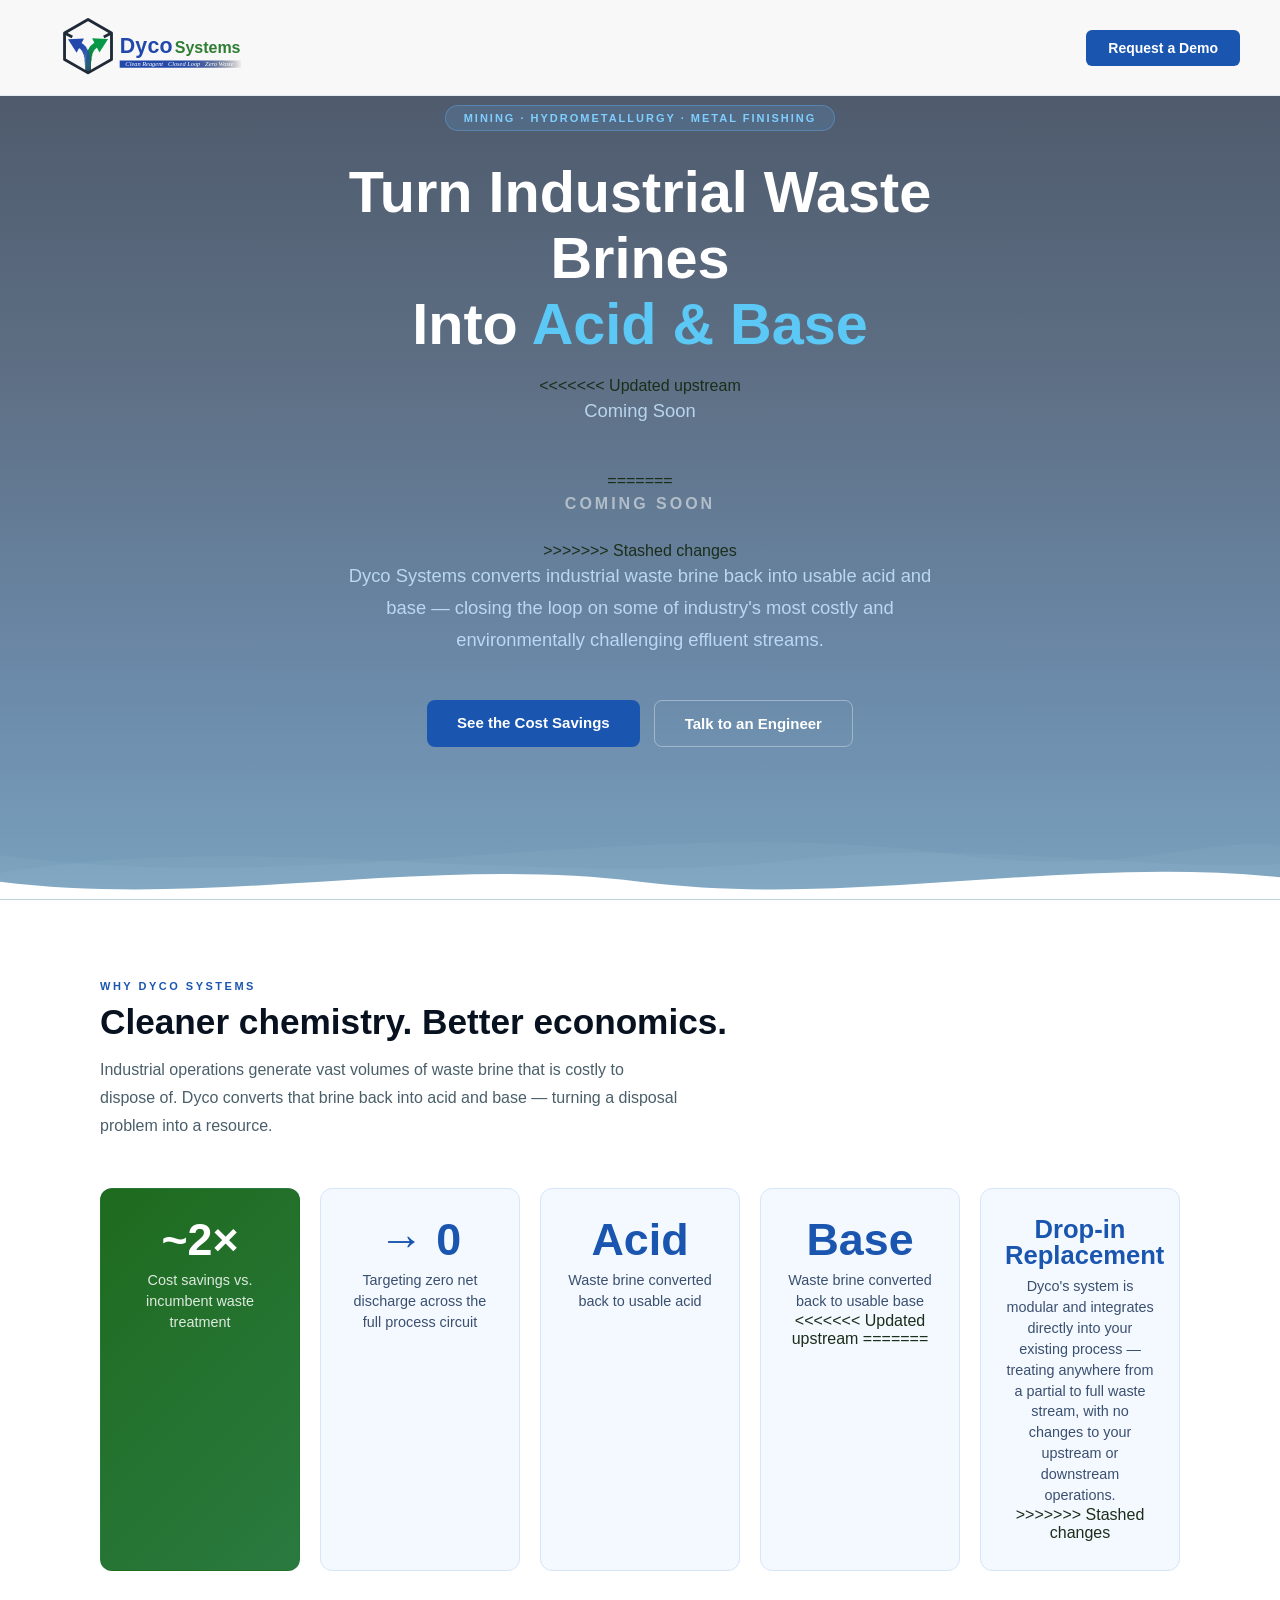
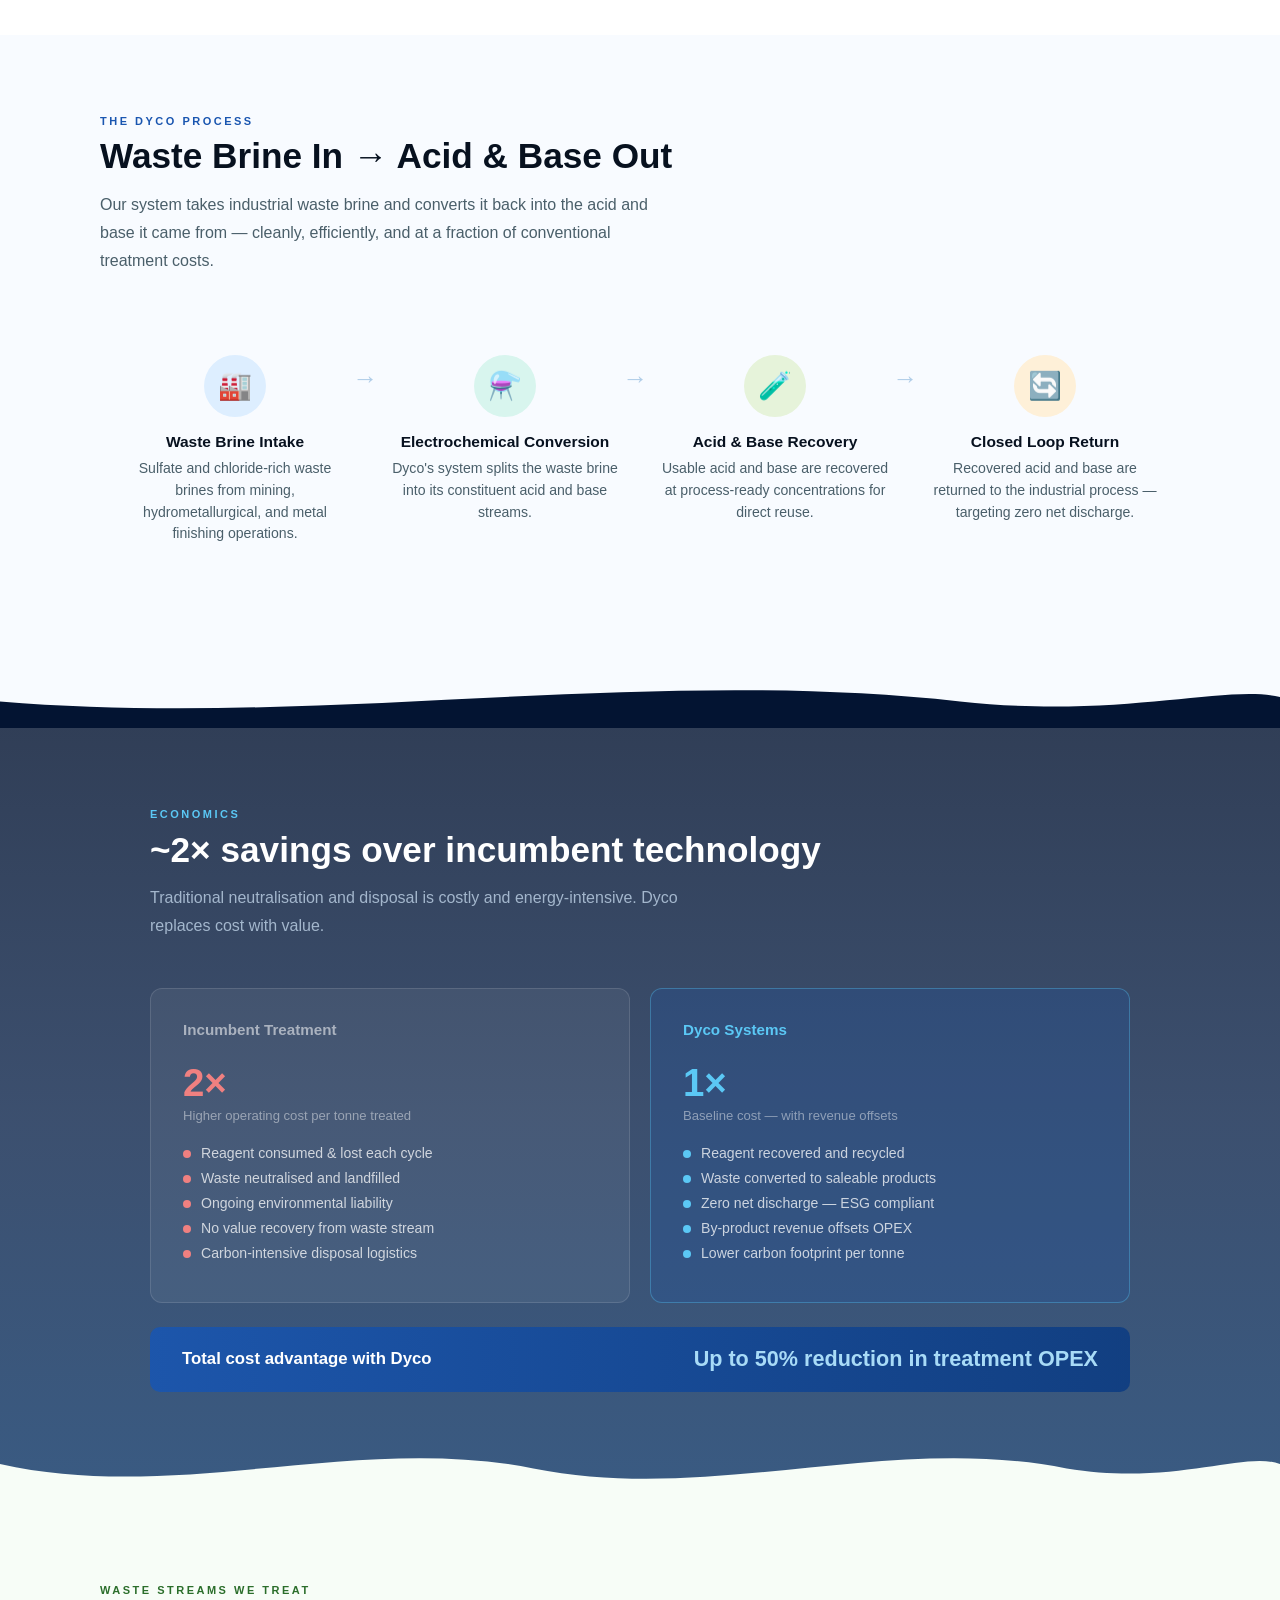
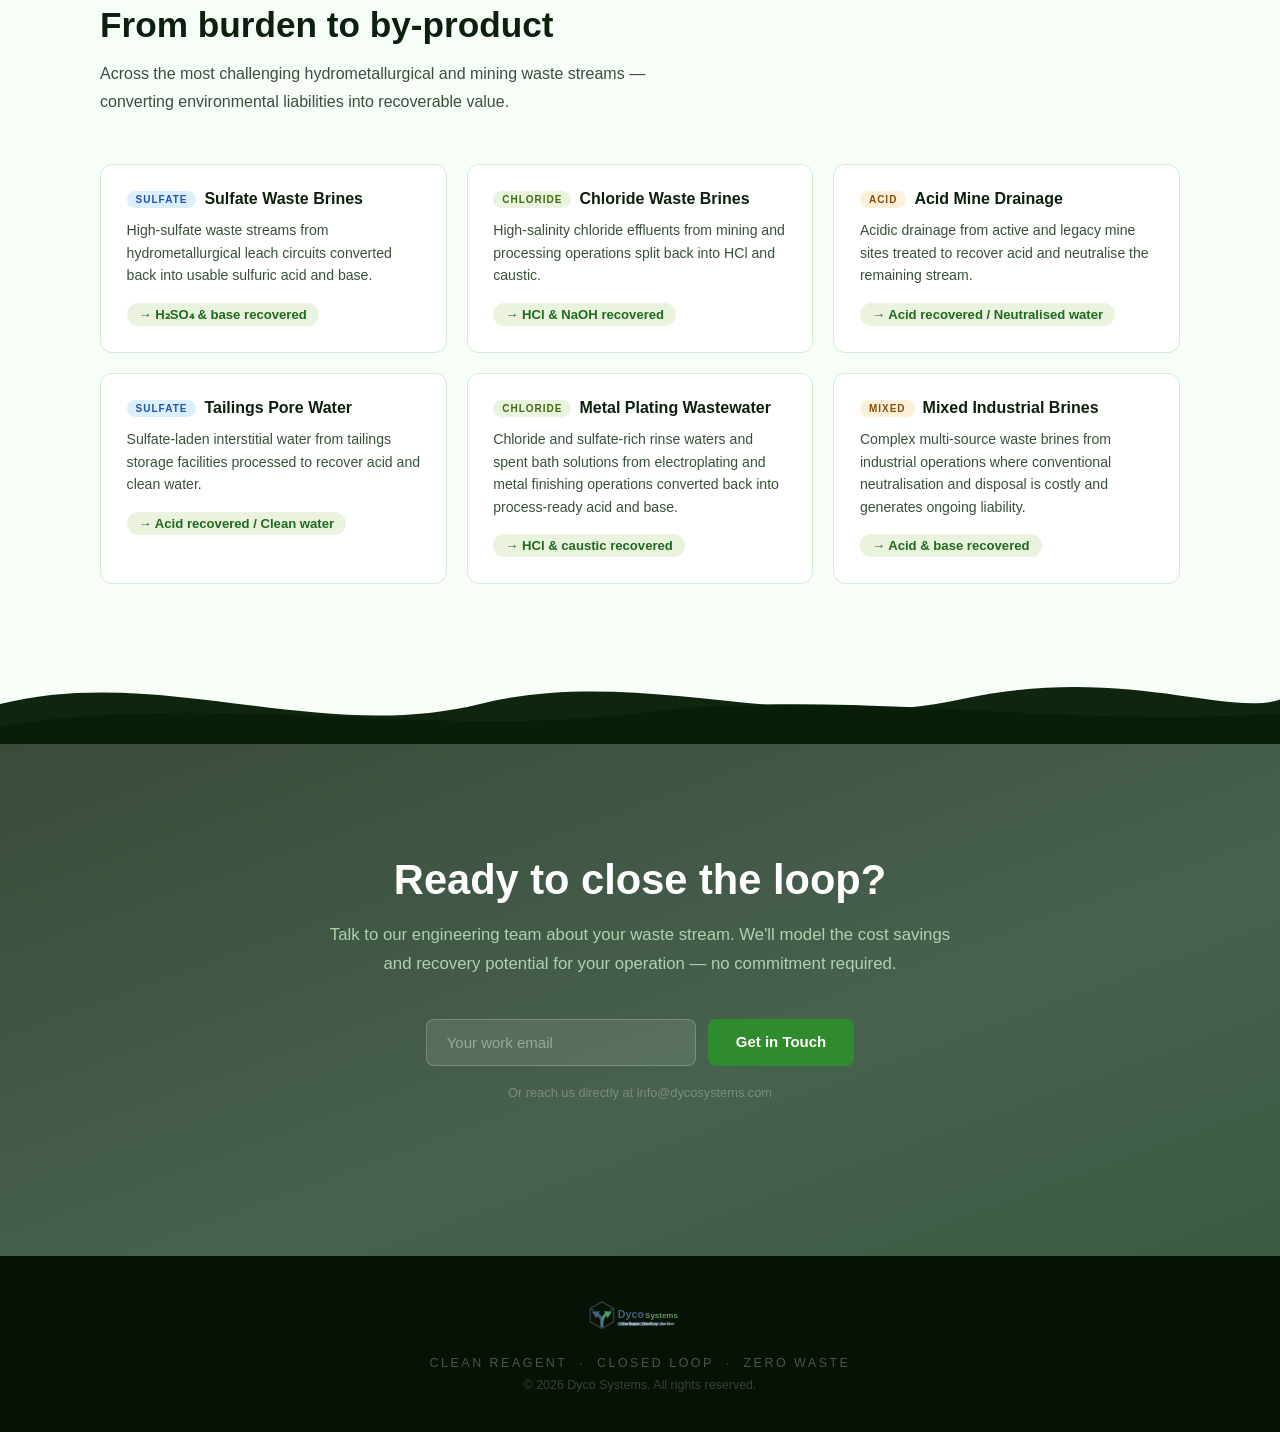
==== index.html @ 690b308c "Update index.html" ====
<!DOCTYPE html>
<html lang="en">
<head>
<meta charset="UTF-8">
<meta name="viewport" content="width=device-width, initial-scale=1.0">
<title>Dyco Systems — Clean Reagent. Closed Loop. Zero Waste.</title>
<style>
  * { margin: 0; padding: 0; box-sizing: border-box; }
  body { font-family: 'Segoe UI', Arial, sans-serif; color: #1a2e1a; background: #fff; overflow-x: hidden; }

  nav { position: fixed; top: 0; width: 100%; z-index: 100; background: rgba(255,255,255,0.96); backdrop-filter: blur(12px); border-bottom: 1px solid rgba(0,80,160,0.08); padding: 0 2.5rem; display: flex; align-items: center; justify-content: space-between; height: 96px; }
  .nav-logo img { height: 80px; width: auto; display: block; }
  .nav-cta { background: #1a56b0; color: #fff; border: none; padding: 10px 22px; border-radius: 6px; font-size: 14px; font-weight: 600; cursor: pointer; text-decoration: none; white-space: nowrap; }
  .nav-cta:hover { background: #12409a; }

  .vid-section { position: relative; overflow: hidden; }
  .vid-section video { position: absolute; inset: 0; width: 100%; height: 100%; object-fit: cover; z-index: 0; }
  .vid-overlay { position: absolute; inset: 0; z-index: 1; }
  .vid-content { position: relative; z-index: 2; }

  .hero { min-height: 100vh; display: flex; flex-direction: column; justify-content: center; align-items: center; text-align: center; padding: 80px 2rem 8rem; }
  .hero .vid-overlay { background: linear-gradient(180deg, rgba(4,18,42,0.72) 0%, rgba(6,32,64,0.65) 40%, rgba(8,58,110,0.60) 75%, rgba(10,84,136,0.55) 100%); }
  .hero-badge { display: inline-block; background: rgba(100,180,255,0.15); border: 1px solid rgba(100,180,255,0.35); color: #7ecfff; font-size: 11px; font-weight: 700; letter-spacing: 2px; text-transform: uppercase; padding: 6px 18px; border-radius: 20px; margin-bottom: 1.75rem; }
  .hero h1 { font-size: clamp(2rem, 5vw, 3.6rem); font-weight: 700; color: #fff; line-height: 1.15; margin-bottom: 1.25rem; }
  .hero h1 em { font-style: normal; color: #5bc8f5; }
  .hero p { font-size: clamp(1rem, 2vw, 1.15rem); color: rgba(200,230,255,0.85); max-width: 620px; margin: 0 auto 2.75rem; line-height: 1.75; }
  .hero-btns { display: flex; gap: 14px; justify-content: center; flex-wrap: wrap; }
  .btn-blue { background: #1a56b0; color: #fff; padding: 14px 30px; border-radius: 8px; font-size: 15px; font-weight: 600; text-decoration: none; border: none; cursor: pointer; display: inline-block; }
  .btn-blue:hover { background: #12409a; }
  .btn-ghost { background: transparent; color: #fff; padding: 14px 30px; border-radius: 8px; font-size: 15px; font-weight: 600; text-decoration: none; border: 1.5px solid rgba(255,255,255,0.35); cursor: pointer; display: inline-block; }
  .btn-ghost:hover { background: rgba(255,255,255,0.08); }
  .wave-stack { position: absolute; bottom: 0; left: 0; width: 100%; line-height: 0; z-index: 3; }

  .stats { background: #fff; padding: 5rem 2rem 4rem; }
  .stats-inner { max-width: 1080px; margin: 0 auto; }
  .section-label { font-size: 11px; font-weight: 700; letter-spacing: 2.5px; text-transform: uppercase; color: #1a56b0; margin-bottom: 0.6rem; }
  .section-title { font-size: clamp(1.5rem, 3vw, 2.2rem); font-weight: 700; color: #07111f; margin-bottom: 0.9rem; }
  .section-sub { font-size: 1rem; color: #4a5f6a; max-width: 580px; margin-bottom: 3rem; line-height: 1.75; }
  .stat-cards { display: grid; grid-template-columns: repeat(auto-fit, minmax(200px, 1fr)); gap: 20px; }
  .stat-card { background: #f4f8ff; border: 1px solid #d6e6f8; border-radius: 12px; padding: 1.75rem 1.5rem; text-align: center; }
  .stat-number { font-size: 2.8rem; font-weight: 800; color: #1a56b0; line-height: 1; margin-bottom: 0.5rem; }
  .stat-label { font-size: 0.9rem; color: #3a5070; line-height: 1.45; }
  .stat-card.green-card { background: linear-gradient(135deg, #1e6b1e, #2a7a40); border-color: transparent; }
  .stat-card.green-card .stat-number { color: #fff; }
  .stat-card.green-card .stat-label { color: rgba(255,255,255,0.85); }

  .how { padding: 5rem 2rem; background: #f8fbff; }
  .how-inner { max-width: 1080px; margin: 0 auto; }
  .process { display: grid; grid-template-columns: repeat(auto-fit, minmax(210px, 1fr)); margin-top: 3rem; position: relative; }
  .process-step { text-align: center; padding: 2rem 1.25rem; position: relative; }
  .process-step:not(:last-child)::after { content: '→'; position: absolute; right: -8px; top: 2.6rem; font-size: 1.6rem; color: #b0cde8; z-index: 1; }
  .step-icon { width: 62px; height: 62px; border-radius: 50%; display: flex; align-items: center; justify-content: center; margin: 0 auto 1rem; font-size: 1.7rem; }
  .si-blue { background: #ddeeff; }
  .si-teal { background: #d8f5ee; }
  .si-green { background: #e6f3da; }
  .si-amber { background: #fef0d8; }
  .process-step h3 { font-size: 0.97rem; font-weight: 700; color: #07111f; margin-bottom: 0.45rem; }
  .process-step p { font-size: 0.88rem; color: #4a5f6a; line-height: 1.55; }

  .cost { padding: 5rem 2rem 7rem; color: #fff; }
  .cost .vid-overlay { background: linear-gradient(180deg, rgba(3,20,50,0.82) 0%, rgba(5,30,70,0.78) 50%, rgba(8,50,100,0.80) 100%); }
  .cost-inner { max-width: 980px; margin: 0 auto; }
  .cost .section-label { color: #5bc8f5; }
  .cost .section-title { color: #fff; }
  .cost .section-sub { color: rgba(200,220,240,0.75); }
  .compare-grid { display: grid; grid-template-columns: 1fr 1fr; gap: 20px; margin-top: 2.5rem; }
  .compare-card { border-radius: 12px; padding: 2rem; }
  .compare-card.incumbent { background: rgba(255,255,255,0.06); border: 1px solid rgba(255,255,255,0.12); }
  .compare-card.dyco { background: rgba(26,86,176,0.22); border: 1px solid rgba(91,200,245,0.35); }
  .compare-card h3 { font-size: 0.95rem; font-weight: 700; margin-bottom: 1.4rem; }
  .compare-card.incumbent h3 { color: rgba(255,255,255,0.55); }
  .compare-card.dyco h3 { color: #5bc8f5; }
  .compare-price { font-size: 2.4rem; font-weight: 800; margin-bottom: 0.2rem; }
  .compare-card.incumbent .compare-price { color: #f08080; }
  .compare-card.dyco .compare-price { color: #5bc8f5; }
  .compare-sub { font-size: 0.82rem; color: rgba(255,255,255,0.45); margin-bottom: 1.4rem; }
  .compare-item { display: flex; align-items: flex-start; gap: 10px; margin-bottom: 9px; font-size: 0.88rem; color: rgba(255,255,255,0.75); }
  .dot { width: 8px; height: 8px; border-radius: 50%; flex-shrink: 0; margin-top: 5px; }
  .dot.r { background: #f08080; }
  .dot.b { background: #5bc8f5; }
  .savings-banner { background: linear-gradient(90deg, rgba(26,86,176,0.9), rgba(14,61,130,0.9)); border-radius: 10px; padding: 1.2rem 2rem; margin-top: 1.5rem; display: flex; align-items: center; justify-content: space-between; flex-wrap: wrap; gap: 1rem; backdrop-filter: blur(4px); }
  .savings-banner span { font-size: 1.05rem; font-weight: 600; color: #fff; }
  .savings-banner strong { font-size: 1.35rem; color: #a8dbf7; }

  .waste { padding: 5rem 2rem; background: #f7fdf7; }
  .waste-inner { max-width: 1080px; margin: 0 auto; }
  .waste .section-label { color: #2B6E2B; }
  .waste .section-title { color: #0d1f0d; }
  .waste-grid { display: grid; grid-template-columns: repeat(auto-fit, minmax(275px, 1fr)); gap: 20px; margin-top: 3rem; }
  .waste-card { background: #fff; border-radius: 12px; border: 1px solid #d4ebd4; padding: 1.6rem; }
  .waste-card h3 { font-size: 1rem; font-weight: 700; color: #0d1f0d; margin-bottom: 0.7rem; display: flex; align-items: center; gap: 8px; flex-wrap: wrap; }
  .tag { font-size: 10px; font-weight: 700; letter-spacing: 1px; text-transform: uppercase; padding: 3px 9px; border-radius: 10px; }
  .tag.s { background: #ddeeff; color: #1a56b0; }
  .tag.c { background: #eaf3de; color: #3b6d11; }
  .tag.a { background: #fef0d8; color: #854f0b; }
  .waste-card p { font-size: 0.88rem; color: #3a503a; line-height: 1.6; margin-bottom: 1rem; }
  .product { font-size: 0.82rem; font-weight: 600; color: #1e6b1e; background: #eaf3de; display: inline-block; padding: 4px 12px; border-radius: 16px; }

  .cta { padding: 7rem 2rem; text-align: center; color: #fff; }
  .cta .vid-overlay { background: linear-gradient(160deg, rgba(8,30,8,0.80) 0%, rgba(10,45,20,0.75) 60%, rgba(8,50,20,0.80) 100%); }
  .cta-inner { max-width: 640px; margin: 0 auto; }
  .cta h2 { font-size: clamp(1.8rem, 4vw, 2.6rem); font-weight: 700; color: #fff; margin-bottom: 1rem; }
  .cta p { font-size: 1.05rem; color: rgba(200,240,200,0.80); margin-bottom: 2.5rem; line-height: 1.75; }
  .cta-form { display: flex; gap: 12px; justify-content: center; flex-wrap: wrap; }
  .cta-input { padding: 14px 20px; border-radius: 8px; border: 1px solid rgba(255,255,255,0.2); background: rgba(255,255,255,0.10); color: #fff; font-size: 15px; width: 270px; outline: none; }
  .cta-input::placeholder { color: rgba(255,255,255,0.40); }
  .cta-input:focus { border-color: #6dd96d; background: rgba(255,255,255,0.15); }
  .btn-green { background: #2e8b2e; color: #fff; padding: 14px 28px; border-radius: 8px; font-size: 15px; font-weight: 600; text-decoration: none; display: inline-block; }
  .btn-green:hover { background: #226622; }

  footer { background: #061206; padding: 2.5rem 2rem; text-align: center; }
  .footer-logo img { height: 40px; width: auto; opacity: 0.65; margin-bottom: 1rem; filter: brightness(2) saturate(0.5); }
  .footer-tagline { font-size: 0.78rem; letter-spacing: 2.5px; color: rgba(255,255,255,0.28); text-transform: uppercase; }
  .footer-copy { font-size: 0.78rem; color: rgba(255,255,255,0.2); margin-top: 0.5rem; }

  @media (max-width: 600px) {
    .compare-grid { grid-template-columns: 1fr; }
    .process-step:not(:last-child)::after { display: none; }
    .savings-banner { text-align: center; justify-content: center; }
    nav { padding: 0 1.25rem; }
    .nav-logo img { height: 56px; }
  }
</style>
</head>
<body>

<nav>
  <div class="nav-logo">
    <img src="DycoSystems_logo.svg" alt="Dyco Systems">
  </div>
  <a href="#contact" class="nav-cta">Request a Demo</a>
</nav>

<!-- HERO — aerial mine -->
<section class="hero vid-section">
  <video autoplay muted loop playsinline>
    <source src="video-mine.mp4" type="video/mp4">
  </video>
  <div class="vid-overlay"></div>
  <div class="vid-content" style="max-width:800px;text-align:center;padding:0 1rem;">
    <div class="hero-badge">Mining · Hydrometallurgy · Metal Finishing</div>
    <h1>Turn Industrial Waste Brines<br>Into <em>Acid &amp; Base</em></h1>
<<<<<<< Updated upstream
    <p style="...">Coming Soon</p>
=======
    <p style="font-size:1rem;font-weight:700;letter-spacing:3px;text-transform:uppercase;color:rgba(255,255,255,0.5);margin-bottom:1.5rem;">Coming Soon</p>
>>>>>>> Stashed changes
    <p>Dyco Systems converts industrial waste brine back into usable acid and base — closing the loop on some of industry's most costly and environmentally challenging effluent streams.</p>
    <div class="hero-btns">
      <a href="#cost" class="btn-blue">See the Cost Savings</a>
      <a href="#contact" class="btn-ghost">Talk to an Engineer</a>
    </div>
  </div>
  <div class="wave-stack">
    <svg viewBox="0 0 1440 130" xmlns="http://www.w3.org/2000/svg" preserveAspectRatio="none" style="width:100%;display:block;">
      <path fill="rgba(255,255,255,0.04)" d="M0,80 C360,130 720,30 1080,80 C1260,105 1380,55 1440,70 L1440,130 L0,130Z"/>
      <path fill="rgba(255,255,255,0.04)" d="M0,100 C300,50 600,120 900,85 C1100,62 1300,100 1440,90 L1440,130 L0,130Z"/>
      <path fill="#ffffff" d="M0,110 C240,140 480,80 720,110 C960,140 1200,80 1440,105 L1440,130 L0,130Z"/>
    </svg>
  </div>
</section>

<!-- STATS -->
<section class="stats" id="stats">
  <div class="stats-inner">
    <div class="section-label">Why Dyco Systems</div>
    <h2 class="section-title">Cleaner chemistry. Better economics.</h2>
    <p class="section-sub">Industrial operations generate vast volumes of waste brine that is costly to dispose of. Dyco converts that brine back into acid and base — turning a disposal problem into a resource.</p>
    <div class="stat-cards">
      <div class="stat-card green-card">
        <div class="stat-number">~2×</div>
        <div class="stat-label">Cost savings vs. incumbent waste treatment</div>
      </div>
      <div class="stat-card">
        <div class="stat-number">→ 0</div>
        <div class="stat-label">Targeting zero net discharge across the full process circuit</div>
      </div>
      <div class="stat-card">
        <div class="stat-number">Acid</div>
        <div class="stat-label">Waste brine converted back to usable acid</div>
      </div>
      <div class="stat-card">
        <div class="stat-number">Base</div>
        <div class="stat-label">Waste brine converted back to usable base</div>
<<<<<<< Updated upstream
=======
      </div>
      <div class="stat-card">
        <div class="stat-number" style="font-size:1.6rem;">Drop-in Replacement</div>
        <div class="stat-label">Dyco's system is modular and integrates directly into your existing process — treating anywhere from a partial to full waste stream, with no changes to your upstream or downstream operations.</div>
>>>>>>> Stashed changes
      </div>
    </div>
  </div>
</section>

<!-- PROCESS -->
<section class="how" id="process">
  <div class="how-inner">
    <div class="section-label">The Dyco Process</div>
    <h2 class="section-title">Waste Brine In → Acid &amp; Base Out</h2>
    <p class="section-sub">Our system takes industrial waste brine and converts it back into the acid and base it came from — cleanly, efficiently, and at a fraction of conventional treatment costs.</p>
    <div class="process">
      <div class="process-step">
        <div class="step-icon si-blue">🏭</div>
        <h3>Waste Brine Intake</h3>
        <p>Sulfate and chloride-rich waste brines from mining, hydrometallurgical, and metal finishing operations.</p>
      </div>
      <div class="process-step">
        <div class="step-icon si-teal">⚗️</div>
        <h3>Electrochemical Conversion</h3>
        <p>Dyco's system splits the waste brine into its constituent acid and base streams.</p>
      </div>
      <div class="process-step">
        <div class="step-icon si-green">🧪</div>
        <h3>Acid &amp; Base Recovery</h3>
        <p>Usable acid and base are recovered at process-ready concentrations for direct reuse.</p>
      </div>
      <div class="process-step">
        <div class="step-icon si-amber">🔄</div>
        <h3>Closed Loop Return</h3>
        <p>Recovered acid and base are returned to the industrial process — targeting zero net discharge.</p>
      </div>
    </div>
  </div>
</section>

<!-- wave white → ocean -->
<div style="background:#f8fbff;line-height:0;">
  <svg viewBox="0 0 1440 80" xmlns="http://www.w3.org/2000/svg" preserveAspectRatio="none" style="width:100%;display:block;">
    <path fill="rgba(3,20,50,1)" d="M0,50 C360,80 720,10 1080,50 C1260,70 1380,30 1440,45 L1440,80 L0,80Z"/>
  </svg>
</div>

<!-- COST — ocean video -->
<section class="cost vid-section" id="cost">
  <video autoplay muted loop playsinline>
    <source src="video-ocean.mp4" type="video/mp4">
  </video>
  <div class="vid-overlay"></div>
  <div class="vid-content cost-inner">
    <div class="section-label">Economics</div>
    <h2 class="section-title">~2× savings over incumbent technology</h2>
    <p class="section-sub">Traditional neutralisation and disposal is costly and energy-intensive. Dyco replaces cost with value.</p>
    <div class="compare-grid">
      <div class="compare-card incumbent">
        <h3>Incumbent Treatment</h3>
        <div class="compare-price">2×</div>
        <div class="compare-sub">Higher operating cost per tonne treated</div>
        <div class="compare-item"><span class="dot r"></span>Reagent consumed &amp; lost each cycle</div>
        <div class="compare-item"><span class="dot r"></span>Waste neutralised and landfilled</div>
        <div class="compare-item"><span class="dot r"></span>Ongoing environmental liability</div>
        <div class="compare-item"><span class="dot r"></span>No value recovery from waste stream</div>
        <div class="compare-item"><span class="dot r"></span>Carbon-intensive disposal logistics</div>
      </div>
      <div class="compare-card dyco">
        <h3>Dyco Systems</h3>
        <div class="compare-price">1×</div>
        <div class="compare-sub">Baseline cost — with revenue offsets</div>
        <div class="compare-item"><span class="dot b"></span>Reagent recovered and recycled</div>
        <div class="compare-item"><span class="dot b"></span>Waste converted to saleable products</div>
        <div class="compare-item"><span class="dot b"></span>Zero net discharge — ESG compliant</div>
        <div class="compare-item"><span class="dot b"></span>By-product revenue offsets OPEX</div>
        <div class="compare-item"><span class="dot b"></span>Lower carbon footprint per tonne</div>
      </div>
    </div>
    <div class="savings-banner">
      <span>Total cost advantage with Dyco</span>
      <strong>Up to 50% reduction in treatment OPEX</strong>
    </div>
  </div>
  <!-- wave ocean → light green -->
  <div style="position:absolute;bottom:0;left:0;width:100%;line-height:0;z-index:3;">
    <svg viewBox="0 0 1440 90" xmlns="http://www.w3.org/2000/svg" preserveAspectRatio="none" style="width:100%;display:block;">
      <path fill="#f7fdf7" d="M0,45 C200,90 400,10 600,50 C800,90 1000,10 1200,50 C1320,70 1400,30 1440,45 L1440,90 L0,90Z"/>
    </svg>
  </div>
</section>

<!-- WASTE STREAMS -->
<section class="waste" id="streams">
  <div class="waste-inner">
    <div class="section-label">Waste Streams We Treat</div>
    <h2 class="section-title">From burden to by-product</h2>
    <p class="section-sub" style="color:#3a503a;">Across the most challenging hydrometallurgical and mining waste streams — converting environmental liabilities into recoverable value.</p>
    <div class="waste-grid">
      <div class="waste-card">
        <h3><span class="tag s">Sulfate</span> Sulfate Waste Brines</h3>
        <p>High-sulfate waste streams from hydrometallurgical leach circuits converted back into usable sulfuric acid and base.</p>
        <span class="product">→ H₂SO₄ &amp; base recovered</span>
      </div>
      <div class="waste-card">
        <h3><span class="tag c">Chloride</span> Chloride Waste Brines</h3>
        <p>High-salinity chloride effluents from mining and processing operations split back into HCl and caustic.</p>
        <span class="product">→ HCl &amp; NaOH recovered</span>
      </div>
      <div class="waste-card">
        <h3><span class="tag a">Acid</span> Acid Mine Drainage</h3>
        <p>Acidic drainage from active and legacy mine sites treated to recover acid and neutralise the remaining stream.</p>
        <span class="product">→ Acid recovered / Neutralised water</span>
      </div>
      <div class="waste-card">
        <h3><span class="tag s">Sulfate</span> Tailings Pore Water</h3>
        <p>Sulfate-laden interstitial water from tailings storage facilities processed to recover acid and clean water.</p>
        <span class="product">→ Acid recovered / Clean water</span>
      </div>
      <div class="waste-card">
        <h3><span class="tag c">Chloride</span> Metal Plating Wastewater</h3>
        <p>Chloride and sulfate-rich rinse waters and spent bath solutions from electroplating and metal finishing operations converted back into process-ready acid and base.</p>
        <span class="product">→ HCl &amp; caustic recovered</span>
      </div>
      <div class="waste-card">
        <h3><span class="tag a">Mixed</span> Mixed Industrial Brines</h3>
        <p>Complex multi-source waste brines from industrial operations where conventional neutralisation and disposal is costly and generates ongoing liability.</p>
        <span class="product">→ Acid &amp; base recovered</span>
      </div>
    </div>
  </div>
</section>

<!-- wave light green → forest -->
<div style="background:#f7fdf7;line-height:0;">
  <svg viewBox="0 0 1440 90" xmlns="http://www.w3.org/2000/svg" preserveAspectRatio="none" style="width:100%;display:block;">
    <path fill="rgba(8,30,8,0.97)" d="M0,45 C180,0 360,90 540,45 C720,0 900,80 1080,40 C1260,0 1380,60 1440,40 L1440,90 L0,90Z"/>
    <path fill="rgba(8,30,8,1)" d="M0,70 C240,30 480,85 720,55 C960,25 1200,75 1440,55 L1440,90 L0,90Z"/>
  </svg>
</div>

<!-- CTA — forest video -->
<section class="cta vid-section" id="contact">
  <video autoplay muted loop playsinline>
    <source src="video-forest.mp4" type="video/mp4">
  </video>
  <div class="vid-overlay"></div>
  <div class="vid-content cta-inner">
    <h2>Ready to close the loop?</h2>
    <p>Talk to our engineering team about your waste stream. We'll model the cost savings and recovery potential for your operation — no commitment required.</p>
    <div class="cta-form">
      <input class="cta-input" type="email" placeholder="Your work email" />
      <a href="mailto:info@dycosystems.com" class="btn-green">Get in Touch</a>
    </div>
    <p style="font-size:0.8rem; color:rgba(255,255,255,0.28); margin-top:1rem;">Or reach us directly at info@dycosystems.com</p>
  </div>
</section>

<footer>
  <div class="footer-logo">
    <img src="DycoSystems_logo.svg" alt="Dyco Systems">
  </div>
  <div class="footer-tagline">Clean Reagent &nbsp;·&nbsp; Closed Loop &nbsp;·&nbsp; Zero Waste</div>
  <div class="footer-copy">© 2026 Dyco Systems. All rights reserved.</div>
</footer>

</body>
</html>
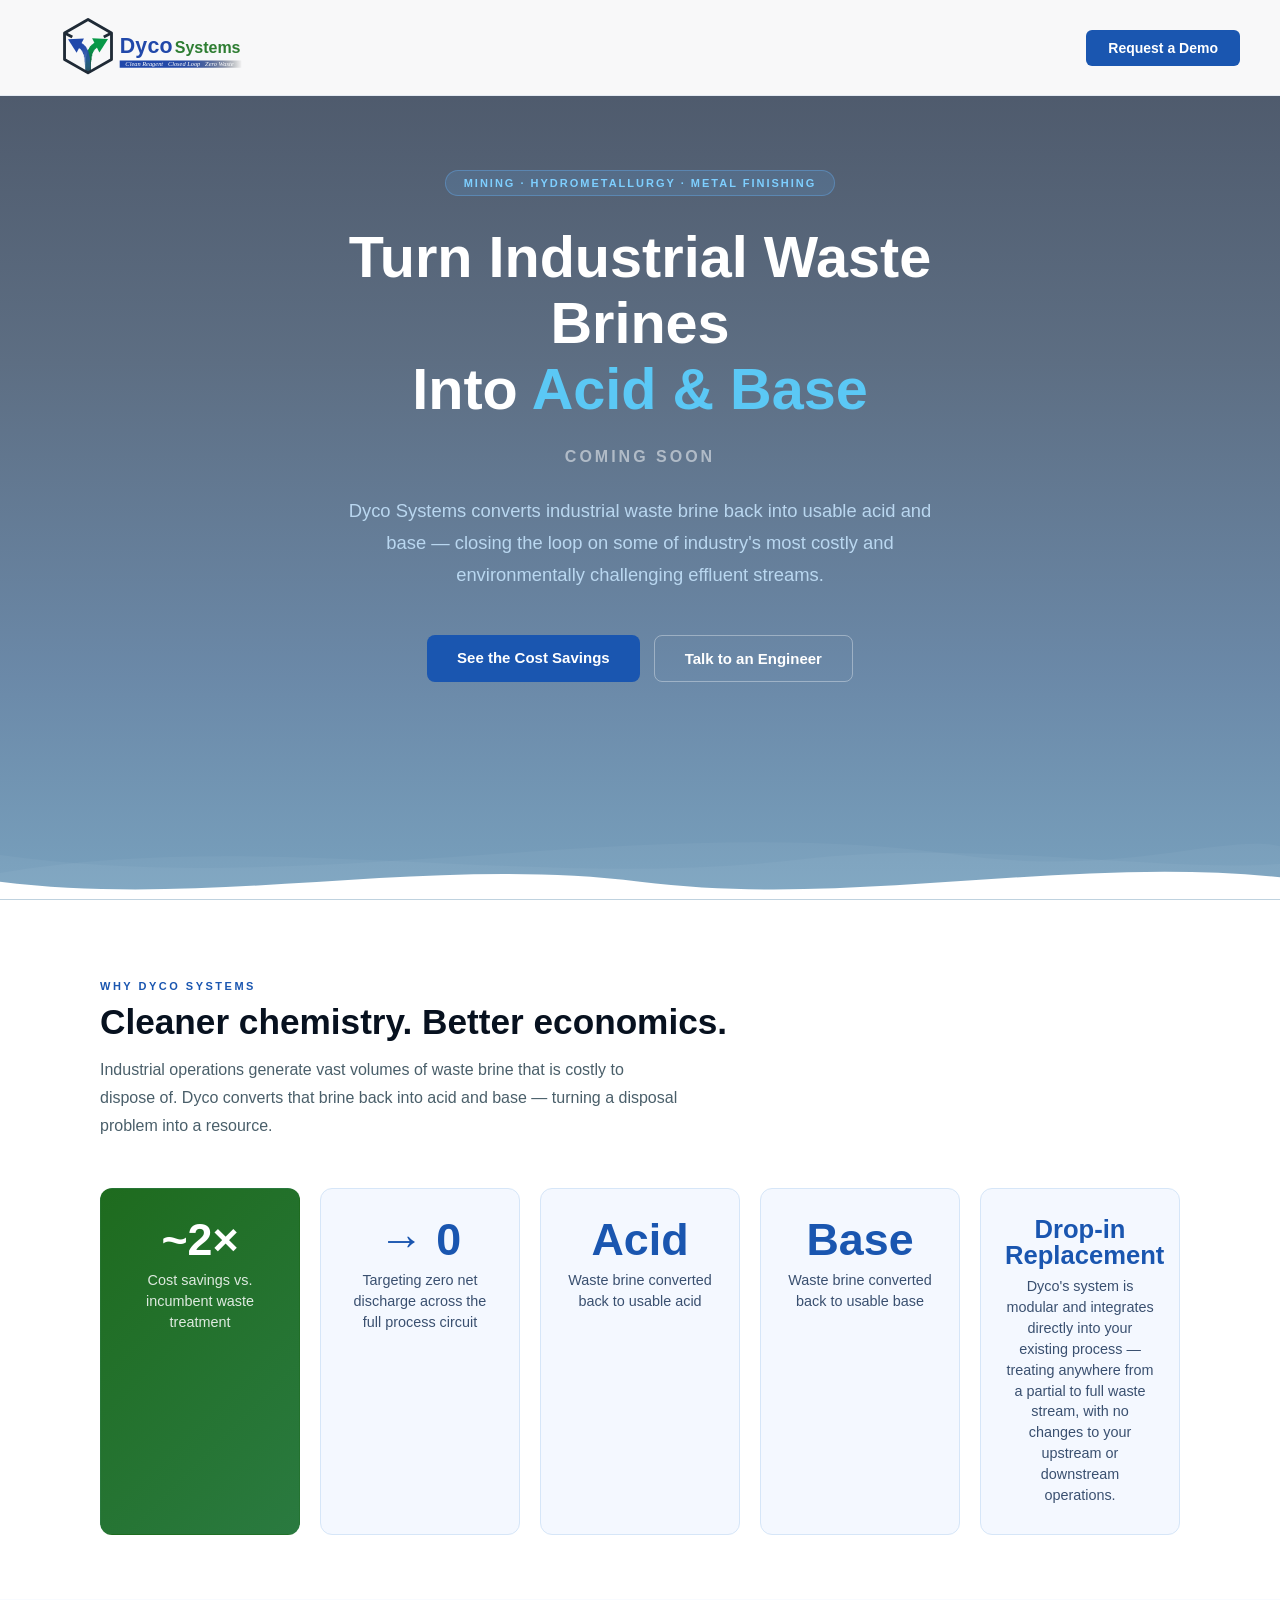
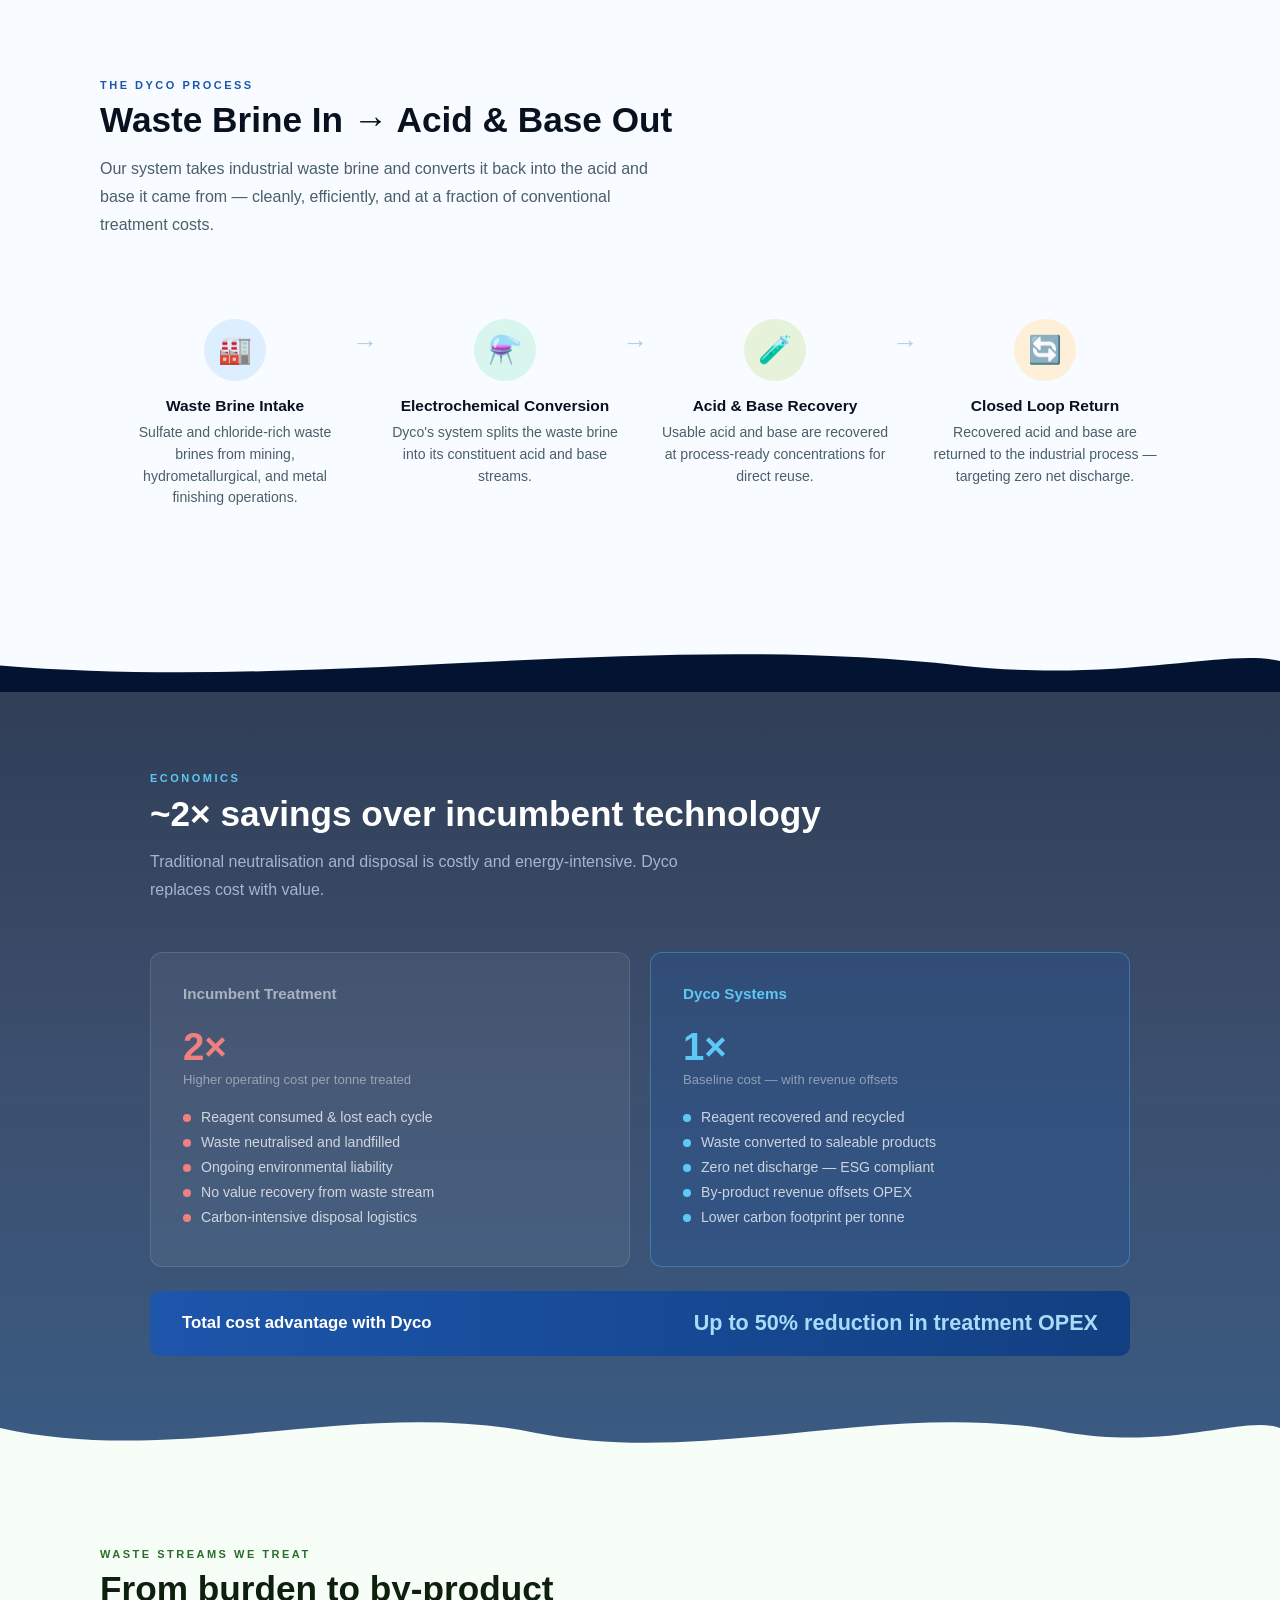
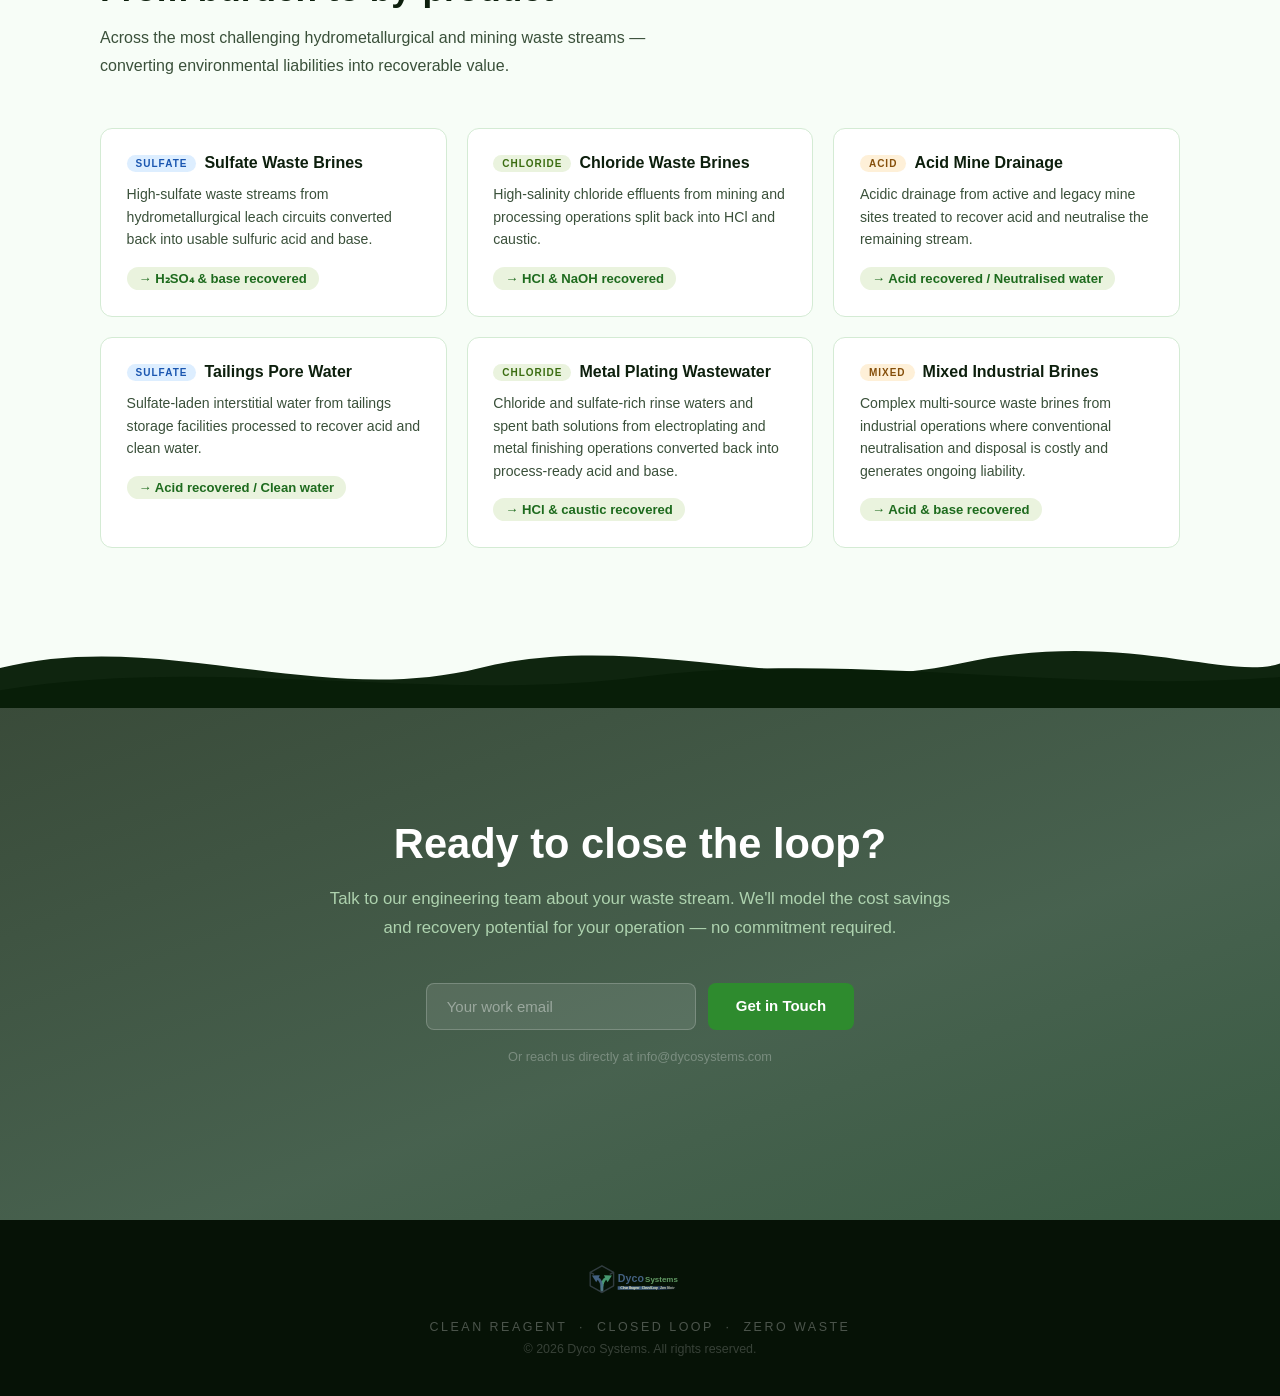
==== commit fdc94392: "Update index.html" ====
--- a/index.html
+++ b/index.html
@@ -140,11 +140,7 @@
   <div class="vid-content" style="max-width:800px;text-align:center;padding:0 1rem;">
     <div class="hero-badge">Mining · Hydrometallurgy · Metal Finishing</div>
     <h1>Turn Industrial Waste Brines<br>Into <em>Acid &amp; Base</em></h1>
-<<<<<<< Updated upstream
-    <p style="...">Coming Soon</p>
-=======
     <p style="font-size:1rem;font-weight:700;letter-spacing:3px;text-transform:uppercase;color:rgba(255,255,255,0.5);margin-bottom:1.5rem;">Coming Soon</p>
->>>>>>> Stashed changes
     <p>Dyco Systems converts industrial waste brine back into usable acid and base — closing the loop on some of industry's most costly and environmentally challenging effluent streams.</p>
     <div class="hero-btns">
       <a href="#cost" class="btn-blue">See the Cost Savings</a>
@@ -182,13 +178,10 @@
       <div class="stat-card">
         <div class="stat-number">Base</div>
         <div class="stat-label">Waste brine converted back to usable base</div>
-<<<<<<< Updated upstream
-=======
       </div>
       <div class="stat-card">
         <div class="stat-number" style="font-size:1.6rem;">Drop-in Replacement</div>
         <div class="stat-label">Dyco's system is modular and integrates directly into your existing process — treating anywhere from a partial to full waste stream, with no changes to your upstream or downstream operations.</div>
->>>>>>> Stashed changes
       </div>
     </div>
   </div>
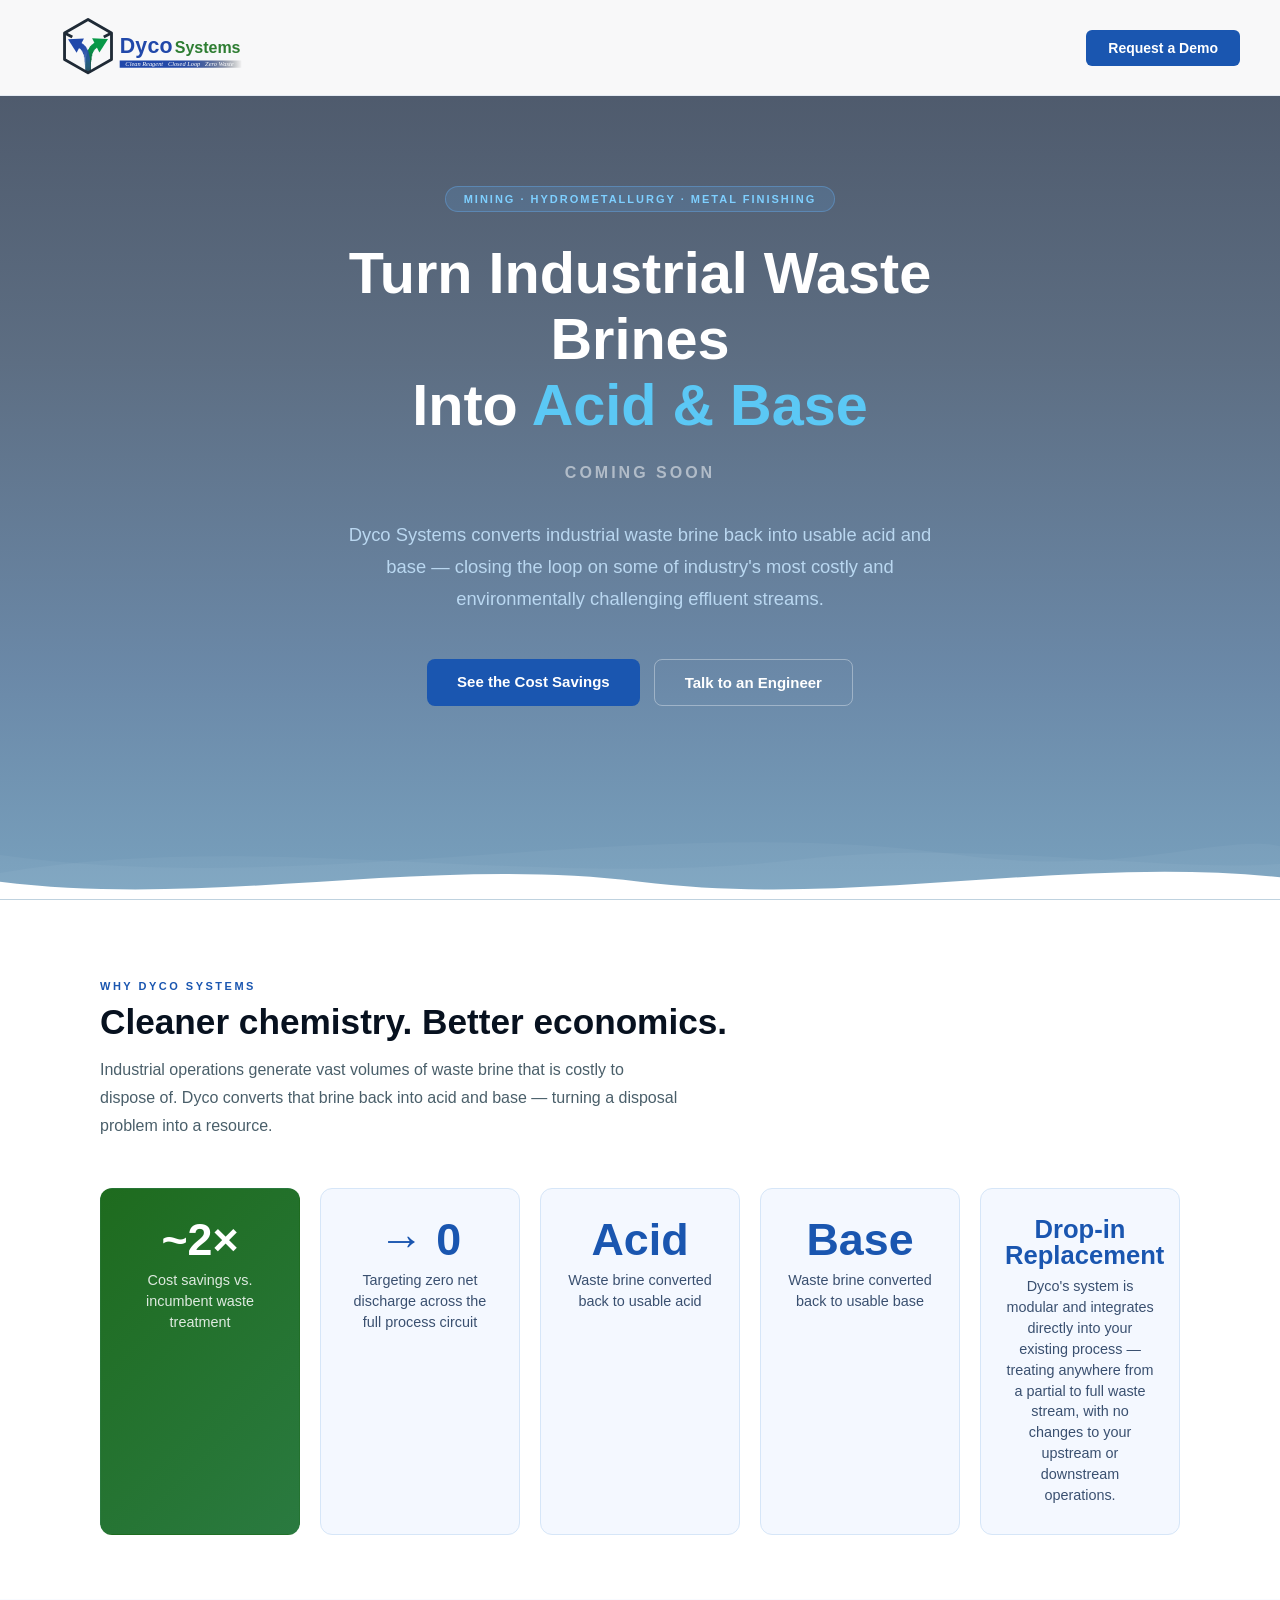
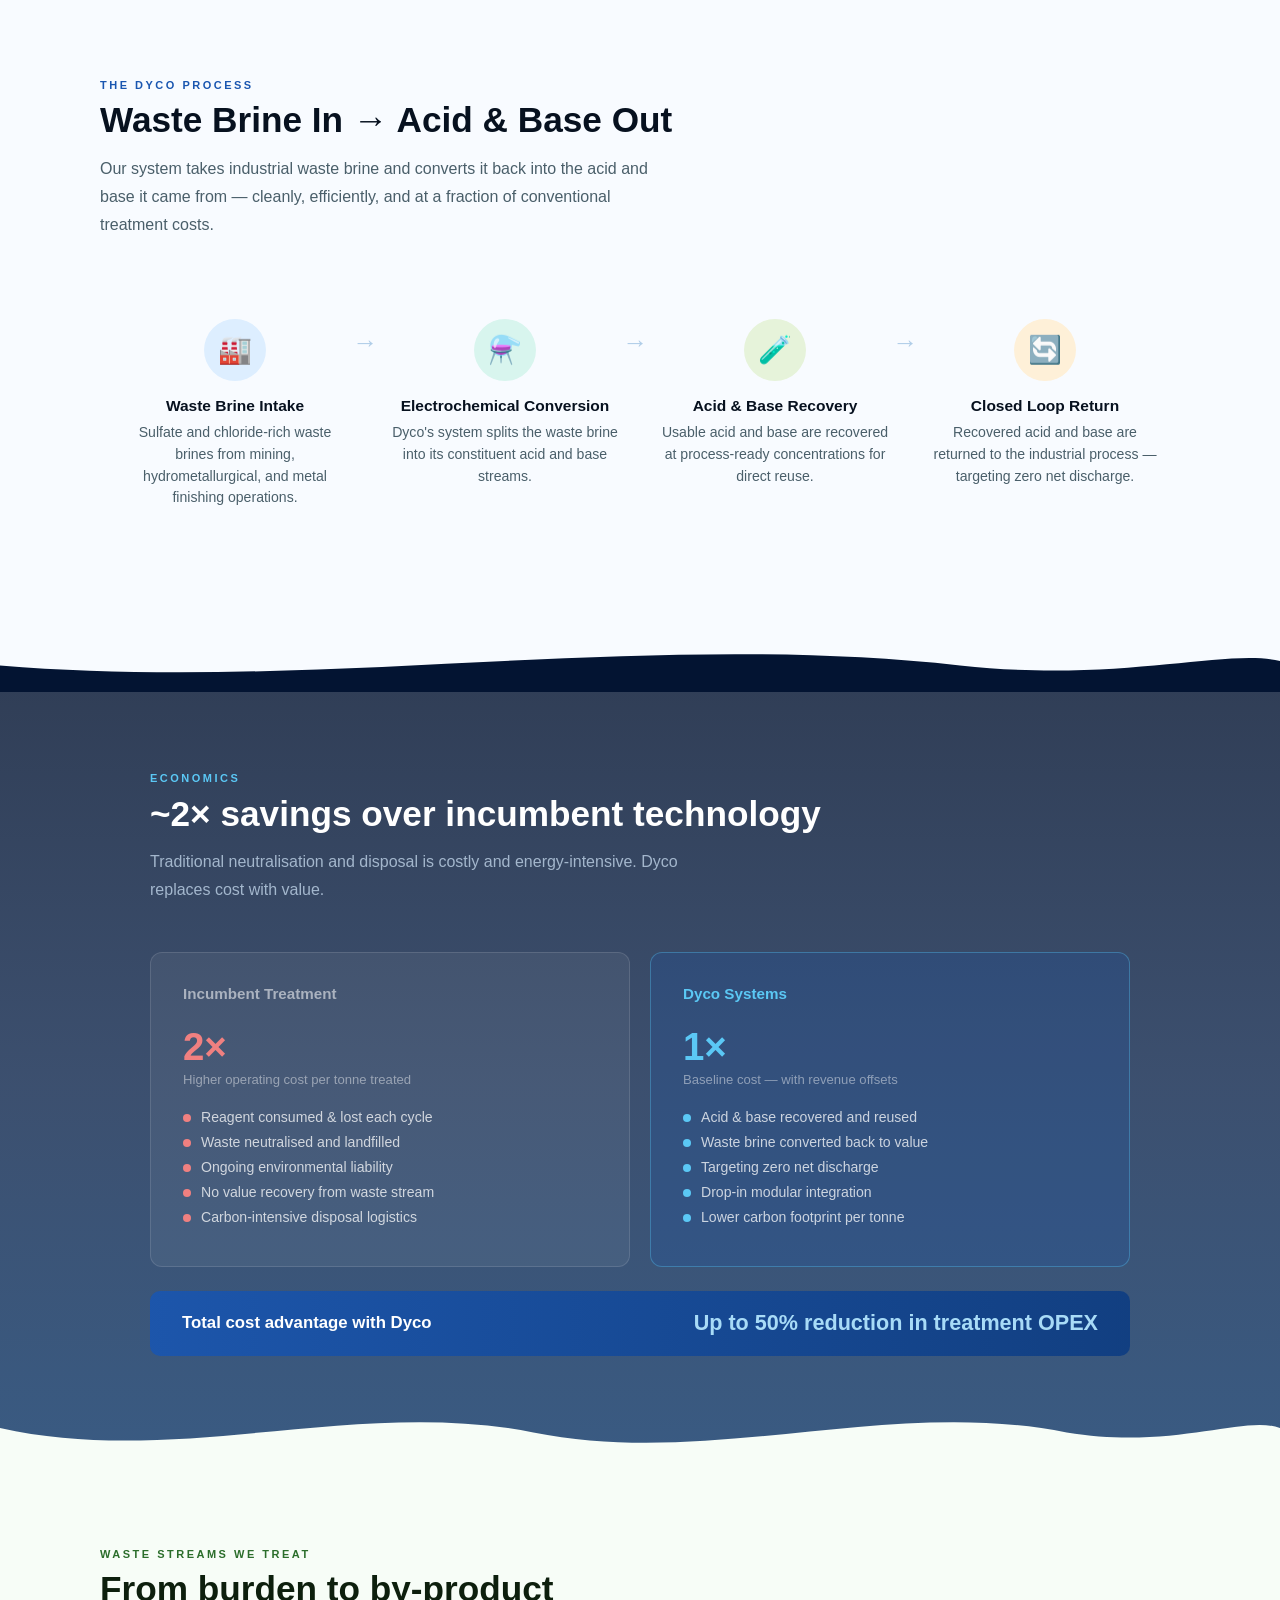
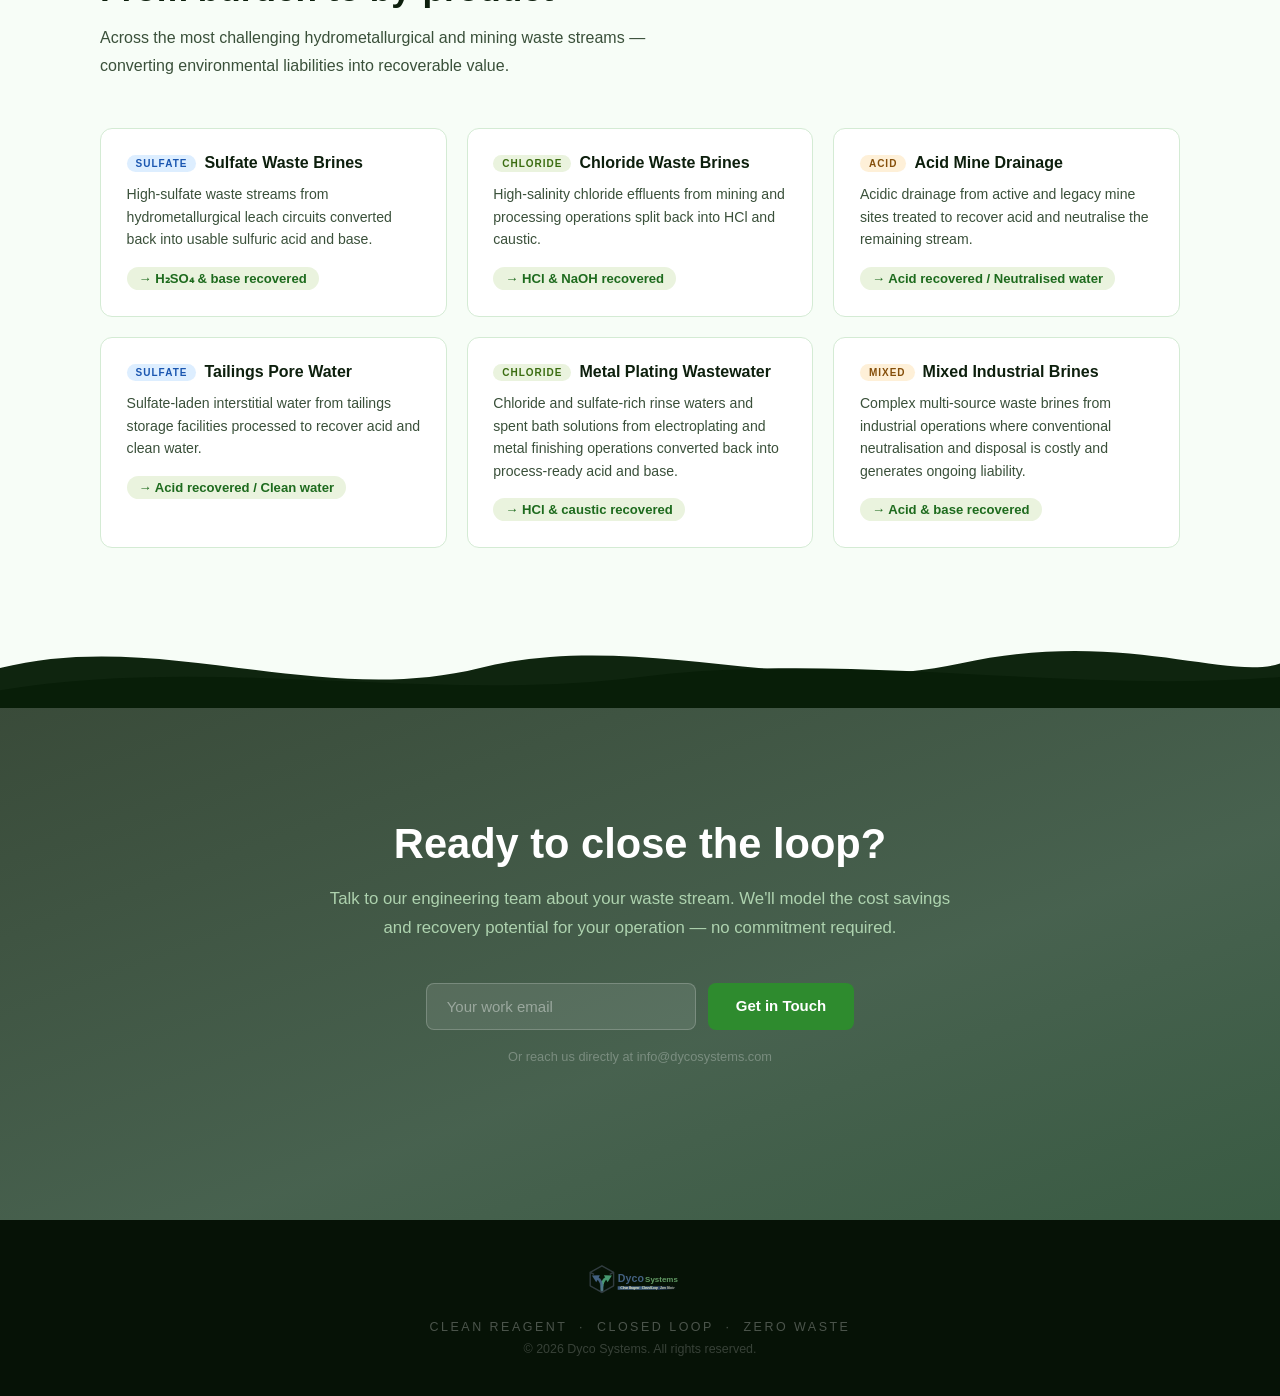
==== commit cde7dd1a: "Update index.html" ====
--- a/index.html
+++ b/index.html
@@ -18,7 +18,7 @@
   .vid-overlay { position: absolute; inset: 0; z-index: 1; }
   .vid-content { position: relative; z-index: 2; }
 
-  .hero { min-height: 100vh; display: flex; flex-direction: column; justify-content: center; align-items: center; text-align: center; padding: 80px 2rem 8rem; }
+  .hero { min-height: 100vh; display: flex; flex-direction: column; justify-content: center; align-items: center; text-align: center; padding: 120px 2rem 8rem; }
   .hero .vid-overlay { background: linear-gradient(180deg, rgba(4,18,42,0.72) 0%, rgba(6,32,64,0.65) 40%, rgba(8,58,110,0.60) 75%, rgba(10,84,136,0.55) 100%); }
   .hero-badge { display: inline-block; background: rgba(100,180,255,0.15); border: 1px solid rgba(100,180,255,0.35); color: #7ecfff; font-size: 11px; font-weight: 700; letter-spacing: 2px; text-transform: uppercase; padding: 6px 18px; border-radius: 20px; margin-bottom: 1.75rem; }
   .hero h1 { font-size: clamp(2rem, 5vw, 3.6rem); font-weight: 700; color: #fff; line-height: 1.15; margin-bottom: 1.25rem; }
@@ -140,7 +140,7 @@
   <div class="vid-content" style="max-width:800px;text-align:center;padding:0 1rem;">
     <div class="hero-badge">Mining · Hydrometallurgy · Metal Finishing</div>
     <h1>Turn Industrial Waste Brines<br>Into <em>Acid &amp; Base</em></h1>
-    <p style="font-size:1rem;font-weight:700;letter-spacing:3px;text-transform:uppercase;color:rgba(255,255,255,0.5);margin-bottom:1.5rem;">Coming Soon</p>
+    <p style="font-size:1rem;font-weight:700;letter-spacing:3px;text-transform:uppercase;color:rgba(255,255,255,0.5);margin:0 auto 2rem;">Coming Soon</p>
     <p>Dyco Systems converts industrial waste brine back into usable acid and base — closing the loop on some of industry's most costly and environmentally challenging effluent streams.</p>
     <div class="hero-btns">
       <a href="#cost" class="btn-blue">See the Cost Savings</a>
@@ -250,10 +250,10 @@
         <h3>Dyco Systems</h3>
         <div class="compare-price">1×</div>
         <div class="compare-sub">Baseline cost — with revenue offsets</div>
-        <div class="compare-item"><span class="dot b"></span>Reagent recovered and recycled</div>
-        <div class="compare-item"><span class="dot b"></span>Waste converted to saleable products</div>
-        <div class="compare-item"><span class="dot b"></span>Zero net discharge — ESG compliant</div>
-        <div class="compare-item"><span class="dot b"></span>By-product revenue offsets OPEX</div>
+        <div class="compare-item"><span class="dot b"></span>Acid &amp; base recovered and reused</div>
+        <div class="compare-item"><span class="dot b"></span>Waste brine converted back to value</div>
+        <div class="compare-item"><span class="dot b"></span>Targeting zero net discharge</div>
+        <div class="compare-item"><span class="dot b"></span>Drop-in modular integration</div>
         <div class="compare-item"><span class="dot b"></span>Lower carbon footprint per tonne</div>
       </div>
     </div>
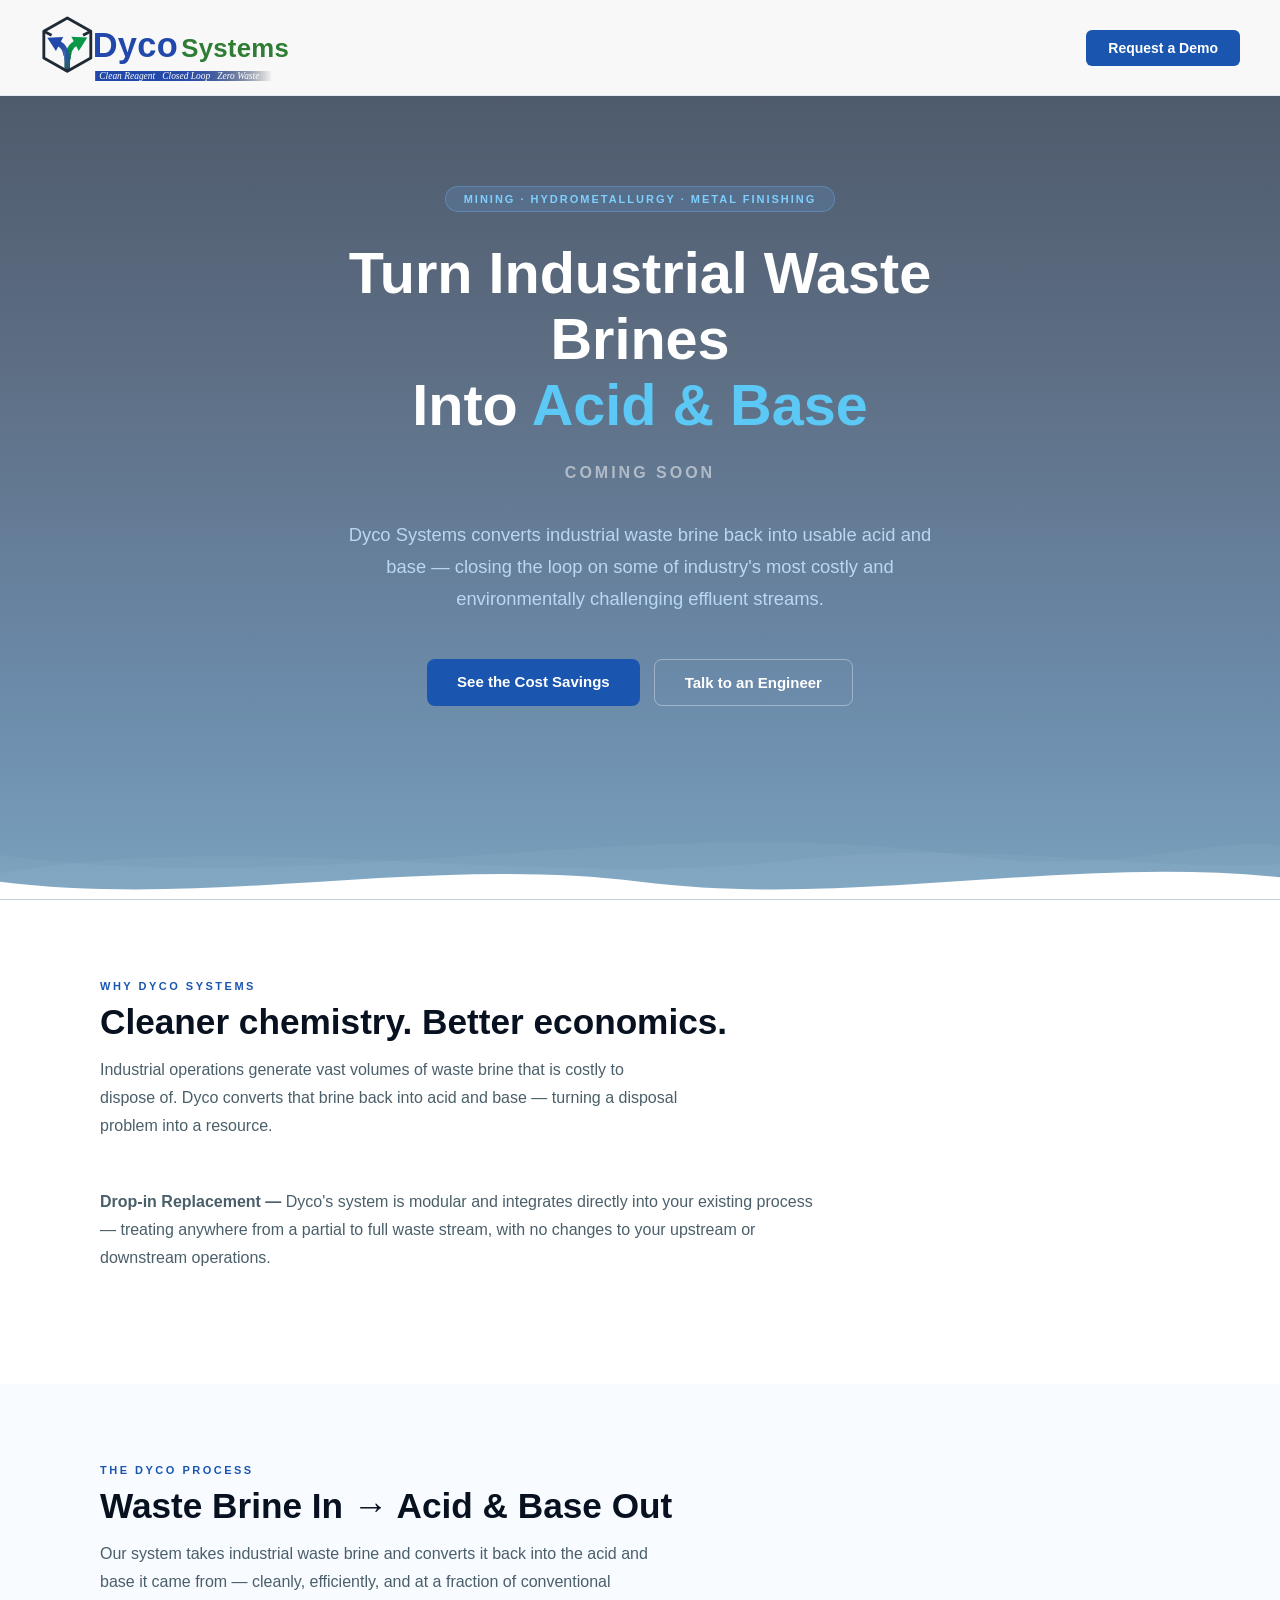
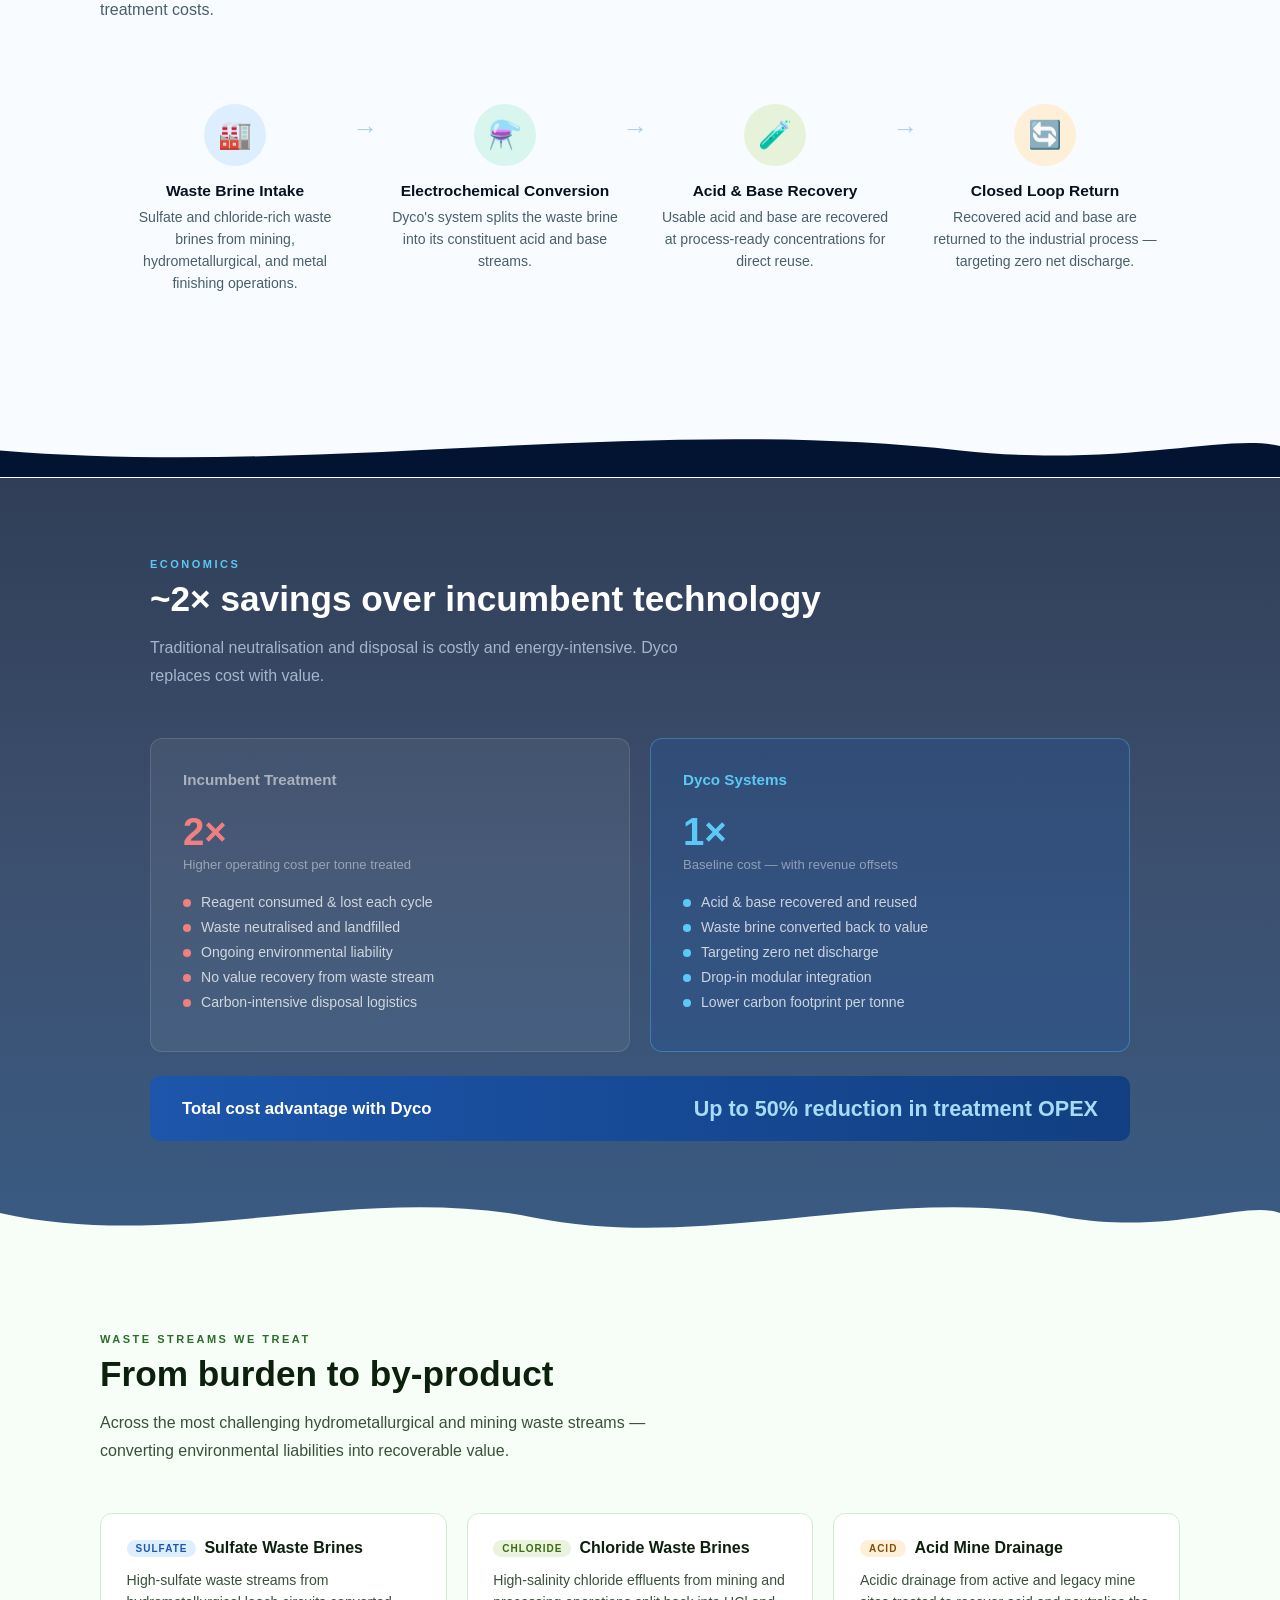
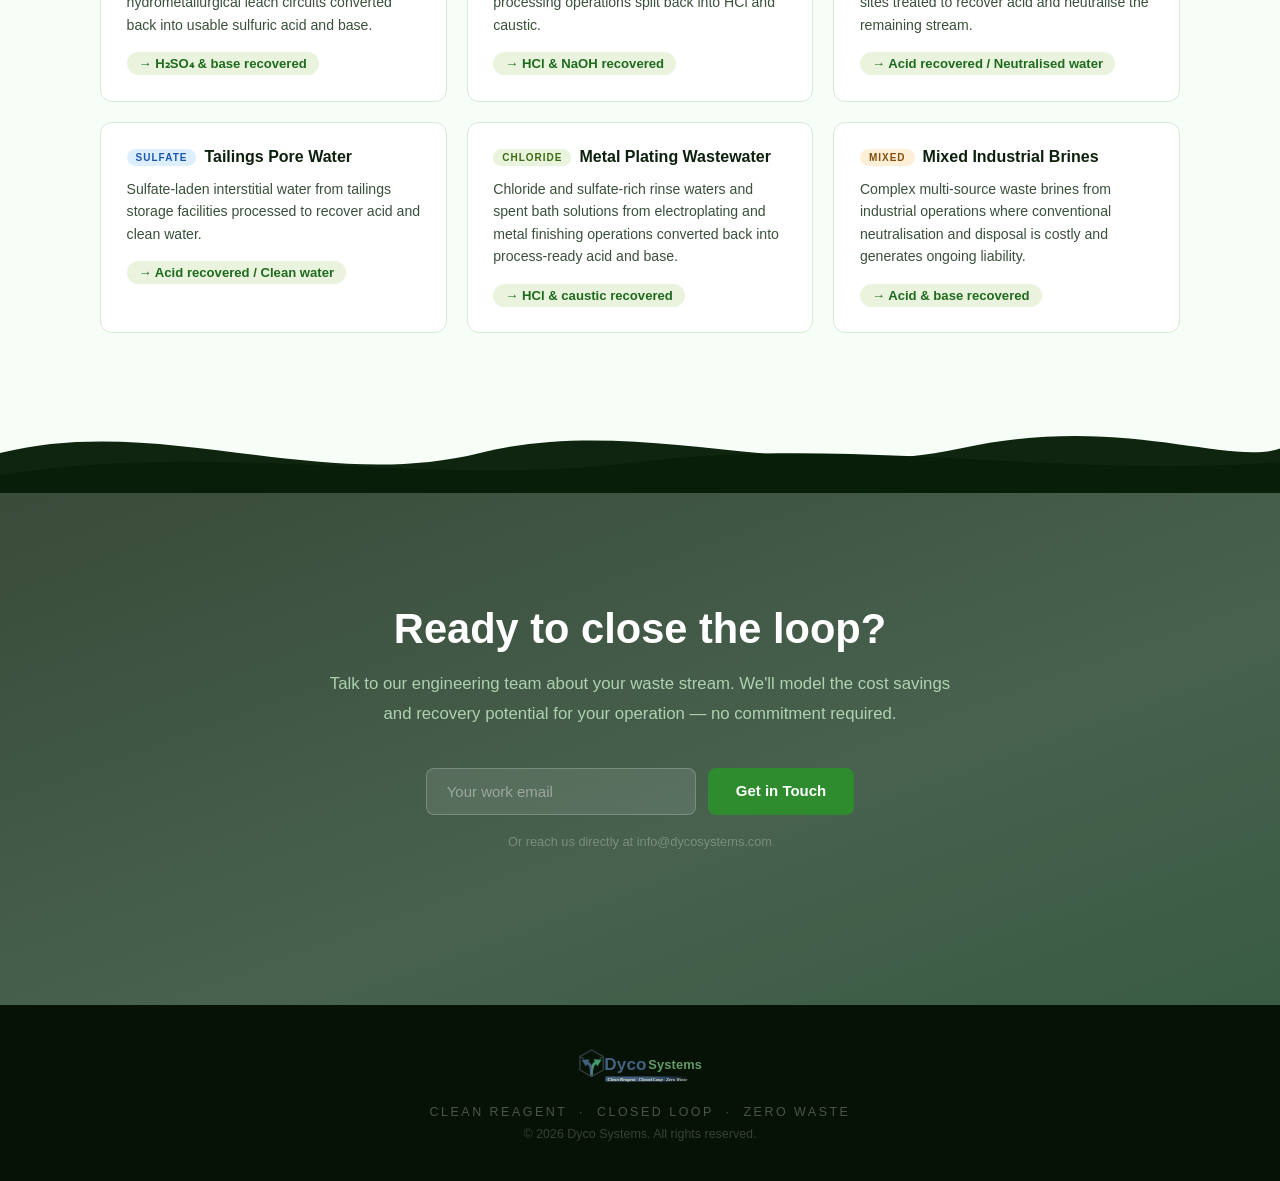
==== commit 10ce5d04: "Update index.html" ====
--- a/index.html
+++ b/index.html
@@ -162,28 +162,7 @@
     <div class="section-label">Why Dyco Systems</div>
     <h2 class="section-title">Cleaner chemistry. Better economics.</h2>
     <p class="section-sub">Industrial operations generate vast volumes of waste brine that is costly to dispose of. Dyco converts that brine back into acid and base — turning a disposal problem into a resource.</p>
-    <div class="stat-cards">
-      <div class="stat-card green-card">
-        <div class="stat-number">~2×</div>
-        <div class="stat-label">Cost savings vs. incumbent waste treatment</div>
-      </div>
-      <div class="stat-card">
-        <div class="stat-number">→ 0</div>
-        <div class="stat-label">Targeting zero net discharge across the full process circuit</div>
-      </div>
-      <div class="stat-card">
-        <div class="stat-number">Acid</div>
-        <div class="stat-label">Waste brine converted back to usable acid</div>
-      </div>
-      <div class="stat-card">
-        <div class="stat-number">Base</div>
-        <div class="stat-label">Waste brine converted back to usable base</div>
-      </div>
-      <div class="stat-card">
-        <div class="stat-number" style="font-size:1.6rem;">Drop-in Replacement</div>
-        <div class="stat-label">Dyco's system is modular and integrates directly into your existing process — treating anywhere from a partial to full waste stream, with no changes to your upstream or downstream operations.</div>
-      </div>
-    </div>
+    <p class="section-sub" style="max-width:720px;"><strong>Drop-in Replacement —</strong> Dyco's system is modular and integrates directly into your existing process — treating anywhere from a partial to full waste stream, with no changes to your upstream or downstream operations.</p>
   </div>
 </section>
 
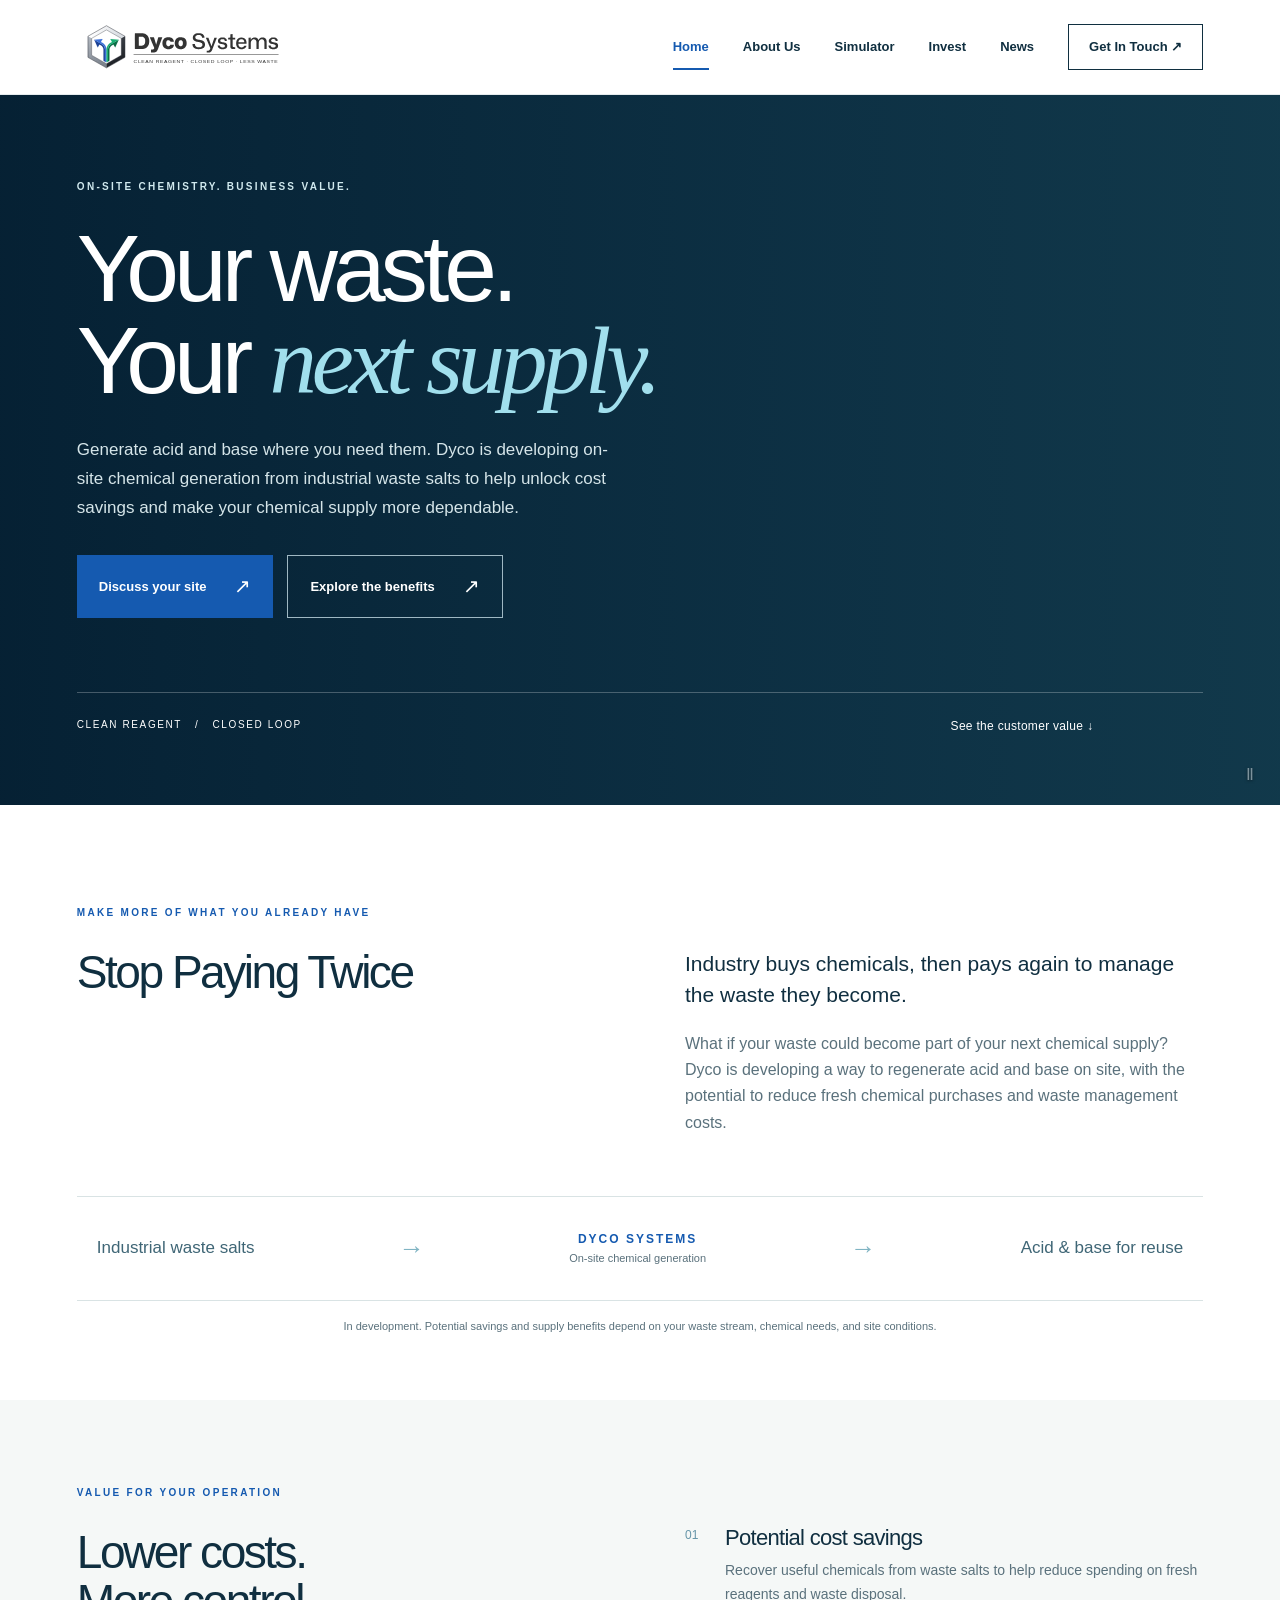
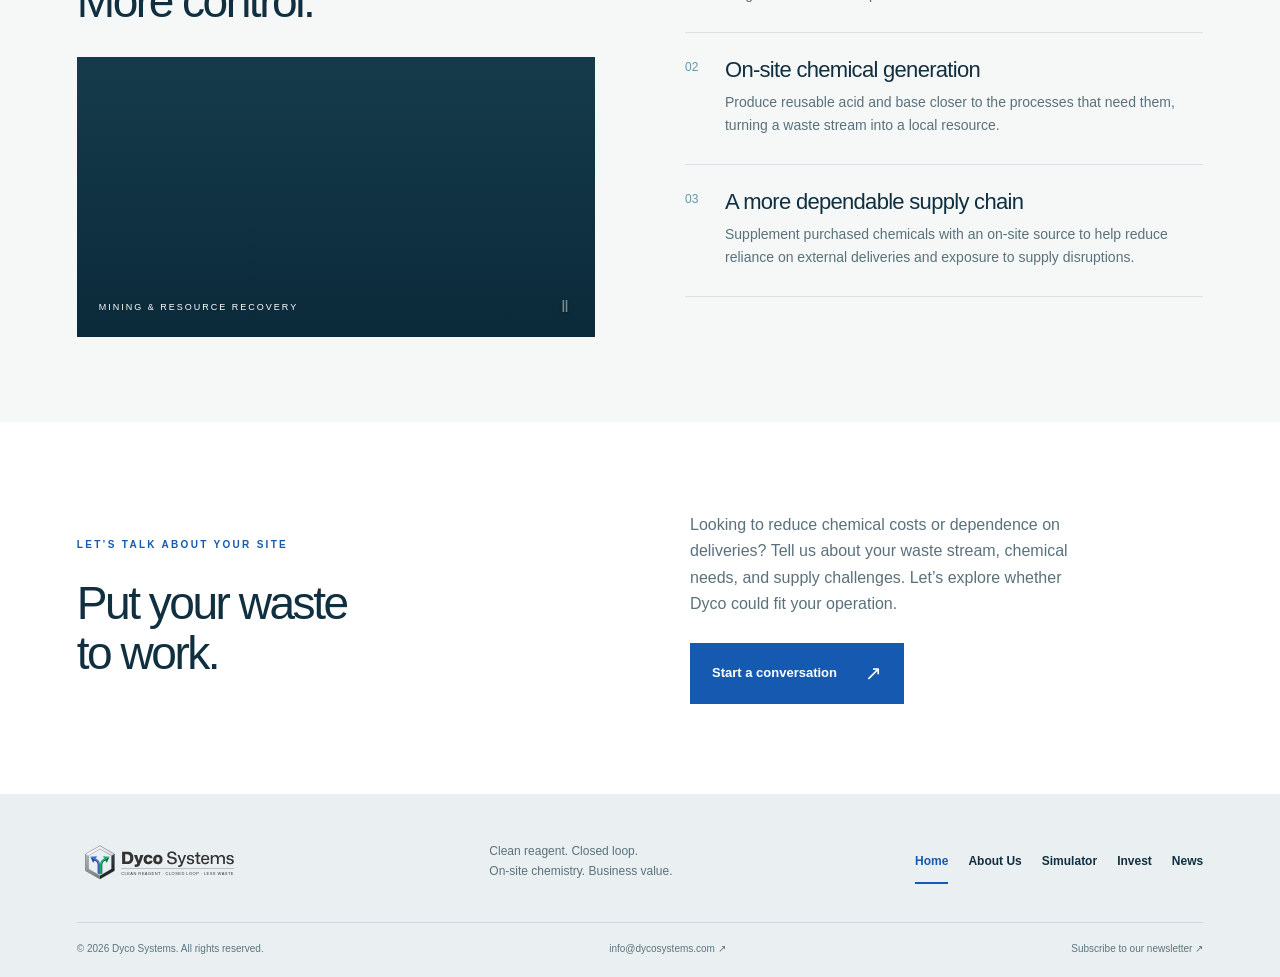
==== commit 3a5c5118: "Replace launch page with reviewed Dyco Systems website Publish the reviewed six-page website with cu" ====
--- a/index.html
+++ b/index.html
@@ -1,327 +1,5 @@
-<!DOCTYPE html>
-<html lang="en">
-<head>
-<meta charset="UTF-8">
-<meta name="viewport" content="width=device-width, initial-scale=1.0">
-<title>Dyco Systems — Clean Reagent. Closed Loop. Zero Waste.</title>
-<style>
-  * { margin: 0; padding: 0; box-sizing: border-box; }
-  body { font-family: 'Segoe UI', Arial, sans-serif; color: #1a2e1a; background: #fff; overflow-x: hidden; }
+<!doctype html><html lang="en"><head><meta charset="utf-8"><meta name="viewport" content="width=device-width, initial-scale=1"><meta name="description" content="Dyco Systems is developing on-site chemical generation from industrial waste salts to pursue cost savings and more dependable chemical supply."><title>Home | Dyco Systems</title><link rel="icon" href="dyco_icon.svg?v=20261016-1" type="image/svg+xml"><link rel="stylesheet" href="styles.css?v=20261016-review12"><script src="app.js?v=20261016-review12" defer></script></head><body><a class="skip" href="#main">Skip to content</a><header><div class="wrap nav-wrap"><a class="brand" href="index.html" aria-label="Dyco Systems home"><img src="dyco_logo.svg?v=20261016-1" alt="Dyco Systems" width="218" height="70"></a><button class="menu-toggle" aria-controls="navigation" aria-expanded="false">Menu <span>☰</span></button><nav id="navigation" aria-label="Main navigation"><a href="index.html" aria-current="page">Home</a><a href="about.html">About Us</a><a href="simulator.html">Simulator</a><a href="invest.html">Invest</a><a href="news.html">News</a><a class="nav-contact" href="contact.html?topic=general" target="_blank" rel="noopener">Get In Touch ↗</a></nav></div></header><main id="main"><section class="hero"><video class="backdrop" autoplay muted loop playsinline preload="metadata" aria-hidden="true" tabindex="-1"><source src="video-ocean.mp4" type="video/mp4"></video><div class="hero-shade"></div><div class="wrap hero-content"><p class="eyebrow light">ON-SITE CHEMISTRY. BUSINESS VALUE.</p><h1>Your waste.<br>Your <em>next supply.</em></h1><p class="hero-copy">Generate acid and base where you need them. Dyco is developing on-site chemical generation from industrial waste salts to help unlock cost savings and make your chemical supply more dependable.</p><div class="actions"><a class="button " href="contact.html?topic=general" target="_blank" rel="noopener">Discuss your site <span aria-hidden="true">↗</span></a><a class="button secondary" href="#vision">Explore the benefits <span aria-hidden="true">↗</span></a></div><div class="hero-bottom"><span>CLEAN REAGENT &nbsp; / &nbsp; CLOSED LOOP</span><a href="#vision">See the customer value ↓</a></div></div><button class="motion" aria-label="Pause background video">Ⅱ</button></section>
+<section class="intro wrap" id="vision"><p class="eyebrow">MAKE MORE OF WHAT YOU ALREADY HAVE</p><div class="split"><h2>Stop Paying Twice</h2><div><p class="lead">Industry buys chemicals, then pays again to manage the waste they become.</p><p>What if your waste could become part of your next chemical supply? Dyco is developing a way to regenerate acid and base on site, with the potential to reduce fresh chemical purchases and waste management costs.</p></div></div><div class="concept" aria-label="On-site chemical generation from industrial waste salts"><span>Industrial waste salts</span><span aria-hidden="true">→</span><strong>DYCO SYSTEMS<br><small>On-site chemical generation</small></strong><span aria-hidden="true">→</span><span>Acid &amp; base for reuse</span></div><p class="caption">In development. Potential savings and supply benefits depend on your waste stream, chemical needs, and site conditions.</p></section>
+<section class="applications"><div class="wrap split"><div><p class="eyebrow">VALUE FOR YOUR OPERATION</p><h2>Lower costs.<br>More control.</h2><div class="photo-panel home-mining"><video class="backdrop" autoplay muted loop playsinline preload="metadata" aria-hidden="true" tabindex="-1"><source src="video-mine.mp4" type="video/mp4"></video><span>MINING &amp; RESOURCE RECOVERY</span></div></div><div class="sector-list"><div><span>01</span><h3>Potential cost savings</h3><p>Recover useful chemicals from waste salts to help reduce spending on fresh reagents and waste disposal.</p></div><div><span>02</span><h3>On-site chemical generation</h3><p>Produce reusable acid and base closer to the processes that need them, turning a waste stream into a local resource.</p></div><div><span>03</span><h3>A more dependable supply chain</h3><p>Supplement purchased chemicals with an on-site source to help reduce reliance on external deliveries and exposure to supply disruptions.</p></div></div></div></section>
+<section class="contact wrap"><div><p class="eyebrow">LET’S TALK ABOUT YOUR SITE</p><h2>Put your waste<br>to work.</h2></div><div><p>Looking to reduce chemical costs or dependence on deliveries? Tell us about your waste stream, chemical needs, and supply challenges. Let’s explore whether Dyco could fit your operation.</p><a class="button " href="contact.html?topic=general" target="_blank" rel="noopener">Start a conversation <span aria-hidden="true">↗</span></a></div></section></main><footer><div class="wrap"><div class="footer-top"><a class="footer-brand" href="index.html"><img src="dyco_logo.svg?v=20261016-1" alt="Dyco Systems" width="200" height="64"></a><p>Clean reagent. Closed loop.<br>On-site chemistry. Business value.</p><nav aria-label="Footer navigation"><a href="index.html" aria-current="page">Home</a><a href="about.html">About Us</a><a href="simulator.html">Simulator</a><a href="invest.html">Invest</a><a href="news.html">News</a></nav></div><div class="footer-bottom"><span>© 2026 Dyco Systems. All rights reserved.</span><a href="contact.html?topic=general" target="_blank" rel="noopener">info@dycosystems.com ↗</a><a href="contact.html?topic=newsletter" target="_blank" rel="noopener">Subscribe to our newsletter ↗</a></div></div></footer></body></html>
 
-  nav { position: fixed; top: 0; width: 100%; z-index: 100; background: rgba(255,255,255,0.96); backdrop-filter: blur(12px); border-bottom: 1px solid rgba(0,80,160,0.08); padding: 0 2.5rem; display: flex; align-items: center; justify-content: space-between; height: 96px; }
-  .nav-logo img { height: 80px; width: auto; display: block; }
-  .nav-cta { background: #1a56b0; color: #fff; border: none; padding: 10px 22px; border-radius: 6px; font-size: 14px; font-weight: 600; cursor: pointer; text-decoration: none; white-space: nowrap; }
-  .nav-cta:hover { background: #12409a; }
-
-  .vid-section { position: relative; overflow: hidden; }
-  .vid-section video { position: absolute; inset: 0; width: 100%; height: 100%; object-fit: cover; z-index: 0; }
-  .vid-overlay { position: absolute; inset: 0; z-index: 1; }
-  .vid-content { position: relative; z-index: 2; }
-
-  .hero { min-height: 100vh; display: flex; flex-direction: column; justify-content: center; align-items: center; text-align: center; padding: 120px 2rem 8rem; }
-  .hero .vid-overlay { background: linear-gradient(180deg, rgba(4,18,42,0.72) 0%, rgba(6,32,64,0.65) 40%, rgba(8,58,110,0.60) 75%, rgba(10,84,136,0.55) 100%); }
-  .hero-badge { display: inline-block; background: rgba(100,180,255,0.15); border: 1px solid rgba(100,180,255,0.35); color: #7ecfff; font-size: 11px; font-weight: 700; letter-spacing: 2px; text-transform: uppercase; padding: 6px 18px; border-radius: 20px; margin-bottom: 1.75rem; }
-  .hero h1 { font-size: clamp(2rem, 5vw, 3.6rem); font-weight: 700; color: #fff; line-height: 1.15; margin-bottom: 1.25rem; }
-  .hero h1 em { font-style: normal; color: #5bc8f5; }
-  .hero p { font-size: clamp(1rem, 2vw, 1.15rem); color: rgba(200,230,255,0.85); max-width: 620px; margin: 0 auto 2.75rem; line-height: 1.75; }
-  .hero-btns { display: flex; gap: 14px; justify-content: center; flex-wrap: wrap; }
-  .btn-blue { background: #1a56b0; color: #fff; padding: 14px 30px; border-radius: 8px; font-size: 15px; font-weight: 600; text-decoration: none; border: none; cursor: pointer; display: inline-block; }
-  .btn-blue:hover { background: #12409a; }
-  .btn-ghost { background: transparent; color: #fff; padding: 14px 30px; border-radius: 8px; font-size: 15px; font-weight: 600; text-decoration: none; border: 1.5px solid rgba(255,255,255,0.35); cursor: pointer; display: inline-block; }
-  .btn-ghost:hover { background: rgba(255,255,255,0.08); }
-  .wave-stack { position: absolute; bottom: 0; left: 0; width: 100%; line-height: 0; z-index: 3; }
-
-  .stats { background: #fff; padding: 5rem 2rem 4rem; }
-  .stats-inner { max-width: 1080px; margin: 0 auto; }
-  .section-label { font-size: 11px; font-weight: 700; letter-spacing: 2.5px; text-transform: uppercase; color: #1a56b0; margin-bottom: 0.6rem; }
-  .section-title { font-size: clamp(1.5rem, 3vw, 2.2rem); font-weight: 700; color: #07111f; margin-bottom: 0.9rem; }
-  .section-sub { font-size: 1rem; color: #4a5f6a; max-width: 580px; margin-bottom: 3rem; line-height: 1.75; }
-  .stat-cards { display: grid; grid-template-columns: repeat(auto-fit, minmax(200px, 1fr)); gap: 20px; }
-  .stat-card { background: #f4f8ff; border: 1px solid #d6e6f8; border-radius: 12px; padding: 1.75rem 1.5rem; text-align: center; }
-  .stat-number { font-size: 2.8rem; font-weight: 800; color: #1a56b0; line-height: 1; margin-bottom: 0.5rem; }
-  .stat-label { font-size: 0.9rem; color: #3a5070; line-height: 1.45; }
-  .stat-card.green-card { background: linear-gradient(135deg, #1e6b1e, #2a7a40); border-color: transparent; }
-  .stat-card.green-card .stat-number { color: #fff; }
-  .stat-card.green-card .stat-label { color: rgba(255,255,255,0.85); }
-
-  .how { padding: 5rem 2rem; background: #f8fbff; }
-  .how-inner { max-width: 1080px; margin: 0 auto; }
-  .process { display: grid; grid-template-columns: repeat(auto-fit, minmax(210px, 1fr)); margin-top: 3rem; position: relative; }
-  .process-step { text-align: center; padding: 2rem 1.25rem; position: relative; }
-  .process-step:not(:last-child)::after { content: '→'; position: absolute; right: -8px; top: 2.6rem; font-size: 1.6rem; color: #b0cde8; z-index: 1; }
-  .step-icon { width: 62px; height: 62px; border-radius: 50%; display: flex; align-items: center; justify-content: center; margin: 0 auto 1rem; font-size: 1.7rem; }
-  .si-blue { background: #ddeeff; }
-  .si-teal { background: #d8f5ee; }
-  .si-green { background: #e6f3da; }
-  .si-amber { background: #fef0d8; }
-  .process-step h3 { font-size: 0.97rem; font-weight: 700; color: #07111f; margin-bottom: 0.45rem; }
-  .process-step p { font-size: 0.88rem; color: #4a5f6a; line-height: 1.55; }
-
-  .cost { padding: 5rem 2rem 7rem; color: #fff; }
-  .cost .vid-overlay { background: linear-gradient(180deg, rgba(3,20,50,0.82) 0%, rgba(5,30,70,0.78) 50%, rgba(8,50,100,0.80) 100%); }
-  .cost-inner { max-width: 980px; margin: 0 auto; }
-  .cost .section-label { color: #5bc8f5; }
-  .cost .section-title { color: #fff; }
-  .cost .section-sub { color: rgba(200,220,240,0.75); }
-  .compare-grid { display: grid; grid-template-columns: 1fr 1fr; gap: 20px; margin-top: 2.5rem; }
-  .compare-card { border-radius: 12px; padding: 2rem; }
-  .compare-card.incumbent { background: rgba(255,255,255,0.06); border: 1px solid rgba(255,255,255,0.12); }
-  .compare-card.dyco { background: rgba(26,86,176,0.22); border: 1px solid rgba(91,200,245,0.35); }
-  .compare-card h3 { font-size: 0.95rem; font-weight: 700; margin-bottom: 1.4rem; }
-  .compare-card.incumbent h3 { color: rgba(255,255,255,0.55); }
-  .compare-card.dyco h3 { color: #5bc8f5; }
-  .compare-price { font-size: 2.4rem; font-weight: 800; margin-bottom: 0.2rem; }
-  .compare-card.incumbent .compare-price { color: #f08080; }
-  .compare-card.dyco .compare-price { color: #5bc8f5; }
-  .compare-sub { font-size: 0.82rem; color: rgba(255,255,255,0.45); margin-bottom: 1.4rem; }
-  .compare-item { display: flex; align-items: flex-start; gap: 10px; margin-bottom: 9px; font-size: 0.88rem; color: rgba(255,255,255,0.75); }
-  .dot { width: 8px; height: 8px; border-radius: 50%; flex-shrink: 0; margin-top: 5px; }
-  .dot.r { background: #f08080; }
-  .dot.b { background: #5bc8f5; }
-  .savings-banner { background: linear-gradient(90deg, rgba(26,86,176,0.9), rgba(14,61,130,0.9)); border-radius: 10px; padding: 1.2rem 2rem; margin-top: 1.5rem; display: flex; align-items: center; justify-content: space-between; flex-wrap: wrap; gap: 1rem; backdrop-filter: blur(4px); }
-  .savings-banner span { font-size: 1.05rem; font-weight: 600; color: #fff; }
-  .savings-banner strong { font-size: 1.35rem; color: #a8dbf7; }
-
-  .waste { padding: 5rem 2rem; background: #f7fdf7; }
-  .waste-inner { max-width: 1080px; margin: 0 auto; }
-  .waste .section-label { color: #2B6E2B; }
-  .waste .section-title { color: #0d1f0d; }
-  .waste-grid { display: grid; grid-template-columns: repeat(auto-fit, minmax(275px, 1fr)); gap: 20px; margin-top: 3rem; }
-  .waste-card { background: #fff; border-radius: 12px; border: 1px solid #d4ebd4; padding: 1.6rem; }
-  .waste-card h3 { font-size: 1rem; font-weight: 700; color: #0d1f0d; margin-bottom: 0.7rem; display: flex; align-items: center; gap: 8px; flex-wrap: wrap; }
-  .tag { font-size: 10px; font-weight: 700; letter-spacing: 1px; text-transform: uppercase; padding: 3px 9px; border-radius: 10px; }
-  .tag.s { background: #ddeeff; color: #1a56b0; }
-  .tag.c { background: #eaf3de; color: #3b6d11; }
-  .tag.a { background: #fef0d8; color: #854f0b; }
-  .waste-card p { font-size: 0.88rem; color: #3a503a; line-height: 1.6; margin-bottom: 1rem; }
-  .product { font-size: 0.82rem; font-weight: 600; color: #1e6b1e; background: #eaf3de; display: inline-block; padding: 4px 12px; border-radius: 16px; }
-
-  .cta { padding: 7rem 2rem; text-align: center; color: #fff; }
-  .cta .vid-overlay { background: linear-gradient(160deg, rgba(8,30,8,0.80) 0%, rgba(10,45,20,0.75) 60%, rgba(8,50,20,0.80) 100%); }
-  .cta-inner { max-width: 640px; margin: 0 auto; }
-  .cta h2 { font-size: clamp(1.8rem, 4vw, 2.6rem); font-weight: 700; color: #fff; margin-bottom: 1rem; }
-  .cta p { font-size: 1.05rem; color: rgba(200,240,200,0.80); margin-bottom: 2.5rem; line-height: 1.75; }
-  .cta-form { display: flex; gap: 12px; justify-content: center; flex-wrap: wrap; }
-  .cta-input { padding: 14px 20px; border-radius: 8px; border: 1px solid rgba(255,255,255,0.2); background: rgba(255,255,255,0.10); color: #fff; font-size: 15px; width: 270px; outline: none; }
-  .cta-input::placeholder { color: rgba(255,255,255,0.40); }
-  .cta-input:focus { border-color: #6dd96d; background: rgba(255,255,255,0.15); }
-  .btn-green { background: #2e8b2e; color: #fff; padding: 14px 28px; border-radius: 8px; font-size: 15px; font-weight: 600; text-decoration: none; display: inline-block; }
-  .btn-green:hover { background: #226622; }
-
-  footer { background: #061206; padding: 2.5rem 2rem; text-align: center; }
-  .footer-logo img { height: 40px; width: auto; opacity: 0.65; margin-bottom: 1rem; filter: brightness(2) saturate(0.5); }
-  .footer-tagline { font-size: 0.78rem; letter-spacing: 2.5px; color: rgba(255,255,255,0.28); text-transform: uppercase; }
-  .footer-copy { font-size: 0.78rem; color: rgba(255,255,255,0.2); margin-top: 0.5rem; }
-
-  @media (max-width: 600px) {
-    .compare-grid { grid-template-columns: 1fr; }
-    .process-step:not(:last-child)::after { display: none; }
-    .savings-banner { text-align: center; justify-content: center; }
-    nav { padding: 0 1.25rem; }
-    .nav-logo img { height: 56px; }
-  }
-</style>
-</head>
-<body>
-
-<nav>
-  <div class="nav-logo">
-    <img src="DycoSystems_logo.svg" alt="Dyco Systems">
-  </div>
-  <a href="#contact" class="nav-cta">Request a Demo</a>
-</nav>
-
-<!-- HERO — aerial mine -->
-<section class="hero vid-section">
-  <video autoplay muted loop playsinline>
-    <source src="video-mine.mp4" type="video/mp4">
-  </video>
-  <div class="vid-overlay"></div>
-  <div class="vid-content" style="max-width:800px;text-align:center;padding:0 1rem;">
-    <div class="hero-badge">Mining · Hydrometallurgy · Metal Finishing</div>
-    <h1>Turn Industrial Waste Brines<br>Into <em>Acid &amp; Base</em></h1>
-    <p style="font-size:1rem;font-weight:700;letter-spacing:3px;text-transform:uppercase;color:rgba(255,255,255,0.5);margin:0 auto 2rem;">Coming Soon</p>
-    <p>Dyco Systems converts industrial waste brine back into usable acid and base — closing the loop on some of industry's most costly and environmentally challenging effluent streams.</p>
-    <div class="hero-btns">
-      <a href="#cost" class="btn-blue">See the Cost Savings</a>
-      <a href="#contact" class="btn-ghost">Talk to an Engineer</a>
-    </div>
-  </div>
-  <div class="wave-stack">
-    <svg viewBox="0 0 1440 130" xmlns="http://www.w3.org/2000/svg" preserveAspectRatio="none" style="width:100%;display:block;">
-      <path fill="rgba(255,255,255,0.04)" d="M0,80 C360,130 720,30 1080,80 C1260,105 1380,55 1440,70 L1440,130 L0,130Z"/>
-      <path fill="rgba(255,255,255,0.04)" d="M0,100 C300,50 600,120 900,85 C1100,62 1300,100 1440,90 L1440,130 L0,130Z"/>
-      <path fill="#ffffff" d="M0,110 C240,140 480,80 720,110 C960,140 1200,80 1440,105 L1440,130 L0,130Z"/>
-    </svg>
-  </div>
-</section>
-
-<!-- STATS -->
-<section class="stats" id="stats">
-  <div class="stats-inner">
-    <div class="section-label">Why Dyco Systems</div>
-    <h2 class="section-title">Cleaner chemistry. Better economics.</h2>
-    <p class="section-sub">Industrial operations generate vast volumes of waste brine that is costly to dispose of. Dyco converts that brine back into acid and base — turning a disposal problem into a resource.</p>
-    <p class="section-sub" style="max-width:720px;"><strong>Drop-in Replacement —</strong> Dyco's system is modular and integrates directly into your existing process — treating anywhere from a partial to full waste stream, with no changes to your upstream or downstream operations.</p>
-  </div>
-</section>
-
-<!-- PROCESS -->
-<section class="how" id="process">
-  <div class="how-inner">
-    <div class="section-label">The Dyco Process</div>
-    <h2 class="section-title">Waste Brine In → Acid &amp; Base Out</h2>
-    <p class="section-sub">Our system takes industrial waste brine and converts it back into the acid and base it came from — cleanly, efficiently, and at a fraction of conventional treatment costs.</p>
-    <div class="process">
-      <div class="process-step">
-        <div class="step-icon si-blue">🏭</div>
-        <h3>Waste Brine Intake</h3>
-        <p>Sulfate and chloride-rich waste brines from mining, hydrometallurgical, and metal finishing operations.</p>
-      </div>
-      <div class="process-step">
-        <div class="step-icon si-teal">⚗️</div>
-        <h3>Electrochemical Conversion</h3>
-        <p>Dyco's system splits the waste brine into its constituent acid and base streams.</p>
-      </div>
-      <div class="process-step">
-        <div class="step-icon si-green">🧪</div>
-        <h3>Acid &amp; Base Recovery</h3>
-        <p>Usable acid and base are recovered at process-ready concentrations for direct reuse.</p>
-      </div>
-      <div class="process-step">
-        <div class="step-icon si-amber">🔄</div>
-        <h3>Closed Loop Return</h3>
-        <p>Recovered acid and base are returned to the industrial process — targeting zero net discharge.</p>
-      </div>
-    </div>
-  </div>
-</section>
-
-<!-- wave white → ocean -->
-<div style="background:#f8fbff;line-height:0;">
-  <svg viewBox="0 0 1440 80" xmlns="http://www.w3.org/2000/svg" preserveAspectRatio="none" style="width:100%;display:block;">
-    <path fill="rgba(3,20,50,1)" d="M0,50 C360,80 720,10 1080,50 C1260,70 1380,30 1440,45 L1440,80 L0,80Z"/>
-  </svg>
-</div>
-
-<!-- COST — ocean video -->
-<section class="cost vid-section" id="cost">
-  <video autoplay muted loop playsinline>
-    <source src="video-ocean.mp4" type="video/mp4">
-  </video>
-  <div class="vid-overlay"></div>
-  <div class="vid-content cost-inner">
-    <div class="section-label">Economics</div>
-    <h2 class="section-title">~2× savings over incumbent technology</h2>
-    <p class="section-sub">Traditional neutralisation and disposal is costly and energy-intensive. Dyco replaces cost with value.</p>
-    <div class="compare-grid">
-      <div class="compare-card incumbent">
-        <h3>Incumbent Treatment</h3>
-        <div class="compare-price">2×</div>
-        <div class="compare-sub">Higher operating cost per tonne treated</div>
-        <div class="compare-item"><span class="dot r"></span>Reagent consumed &amp; lost each cycle</div>
-        <div class="compare-item"><span class="dot r"></span>Waste neutralised and landfilled</div>
-        <div class="compare-item"><span class="dot r"></span>Ongoing environmental liability</div>
-        <div class="compare-item"><span class="dot r"></span>No value recovery from waste stream</div>
-        <div class="compare-item"><span class="dot r"></span>Carbon-intensive disposal logistics</div>
-      </div>
-      <div class="compare-card dyco">
-        <h3>Dyco Systems</h3>
-        <div class="compare-price">1×</div>
-        <div class="compare-sub">Baseline cost — with revenue offsets</div>
-        <div class="compare-item"><span class="dot b"></span>Acid &amp; base recovered and reused</div>
-        <div class="compare-item"><span class="dot b"></span>Waste brine converted back to value</div>
-        <div class="compare-item"><span class="dot b"></span>Targeting zero net discharge</div>
-        <div class="compare-item"><span class="dot b"></span>Drop-in modular integration</div>
-        <div class="compare-item"><span class="dot b"></span>Lower carbon footprint per tonne</div>
-      </div>
-    </div>
-    <div class="savings-banner">
-      <span>Total cost advantage with Dyco</span>
-      <strong>Up to 50% reduction in treatment OPEX</strong>
-    </div>
-  </div>
-  <!-- wave ocean → light green -->
-  <div style="position:absolute;bottom:0;left:0;width:100%;line-height:0;z-index:3;">
-    <svg viewBox="0 0 1440 90" xmlns="http://www.w3.org/2000/svg" preserveAspectRatio="none" style="width:100%;display:block;">
-      <path fill="#f7fdf7" d="M0,45 C200,90 400,10 600,50 C800,90 1000,10 1200,50 C1320,70 1400,30 1440,45 L1440,90 L0,90Z"/>
-    </svg>
-  </div>
-</section>
-
-<!-- WASTE STREAMS -->
-<section class="waste" id="streams">
-  <div class="waste-inner">
-    <div class="section-label">Waste Streams We Treat</div>
-    <h2 class="section-title">From burden to by-product</h2>
-    <p class="section-sub" style="color:#3a503a;">Across the most challenging hydrometallurgical and mining waste streams — converting environmental liabilities into recoverable value.</p>
-    <div class="waste-grid">
-      <div class="waste-card">
-        <h3><span class="tag s">Sulfate</span> Sulfate Waste Brines</h3>
-        <p>High-sulfate waste streams from hydrometallurgical leach circuits converted back into usable sulfuric acid and base.</p>
-        <span class="product">→ H₂SO₄ &amp; base recovered</span>
-      </div>
-      <div class="waste-card">
-        <h3><span class="tag c">Chloride</span> Chloride Waste Brines</h3>
-        <p>High-salinity chloride effluents from mining and processing operations split back into HCl and caustic.</p>
-        <span class="product">→ HCl &amp; NaOH recovered</span>
-      </div>
-      <div class="waste-card">
-        <h3><span class="tag a">Acid</span> Acid Mine Drainage</h3>
-        <p>Acidic drainage from active and legacy mine sites treated to recover acid and neutralise the remaining stream.</p>
-        <span class="product">→ Acid recovered / Neutralised water</span>
-      </div>
-      <div class="waste-card">
-        <h3><span class="tag s">Sulfate</span> Tailings Pore Water</h3>
-        <p>Sulfate-laden interstitial water from tailings storage facilities processed to recover acid and clean water.</p>
-        <span class="product">→ Acid recovered / Clean water</span>
-      </div>
-      <div class="waste-card">
-        <h3><span class="tag c">Chloride</span> Metal Plating Wastewater</h3>
-        <p>Chloride and sulfate-rich rinse waters and spent bath solutions from electroplating and metal finishing operations converted back into process-ready acid and base.</p>
-        <span class="product">→ HCl &amp; caustic recovered</span>
-      </div>
-      <div class="waste-card">
-        <h3><span class="tag a">Mixed</span> Mixed Industrial Brines</h3>
-        <p>Complex multi-source waste brines from industrial operations where conventional neutralisation and disposal is costly and generates ongoing liability.</p>
-        <span class="product">→ Acid &amp; base recovered</span>
-      </div>
-    </div>
-  </div>
-</section>
-
-<!-- wave light green → forest -->
-<div style="background:#f7fdf7;line-height:0;">
-  <svg viewBox="0 0 1440 90" xmlns="http://www.w3.org/2000/svg" preserveAspectRatio="none" style="width:100%;display:block;">
-    <path fill="rgba(8,30,8,0.97)" d="M0,45 C180,0 360,90 540,45 C720,0 900,80 1080,40 C1260,0 1380,60 1440,40 L1440,90 L0,90Z"/>
-    <path fill="rgba(8,30,8,1)" d="M0,70 C240,30 480,85 720,55 C960,25 1200,75 1440,55 L1440,90 L0,90Z"/>
-  </svg>
-</div>
-
-<!-- CTA — forest video -->
-<section class="cta vid-section" id="contact">
-  <video autoplay muted loop playsinline>
-    <source src="video-forest.mp4" type="video/mp4">
-  </video>
-  <div class="vid-overlay"></div>
-  <div class="vid-content cta-inner">
-    <h2>Ready to close the loop?</h2>
-    <p>Talk to our engineering team about your waste stream. We'll model the cost savings and recovery potential for your operation — no commitment required.</p>
-    <div class="cta-form">
-      <input class="cta-input" type="email" placeholder="Your work email" />
-      <a href="mailto:info@dycosystems.com" class="btn-green">Get in Touch</a>
-    </div>
-    <p style="font-size:0.8rem; color:rgba(255,255,255,0.28); margin-top:1rem;">Or reach us directly at info@dycosystems.com</p>
-  </div>
-</section>
-
-<footer>
-  <div class="footer-logo">
-    <img src="DycoSystems_logo.svg" alt="Dyco Systems">
-  </div>
-  <div class="footer-tagline">Clean Reagent &nbsp;·&nbsp; Closed Loop &nbsp;·&nbsp; Zero Waste</div>
-  <div class="footer-copy">© 2026 Dyco Systems. All rights reserved.</div>
-</footer>
-
-</body>
-</html>
--- a/styles.css
+++ b/styles.css
@@ -0,0 +1,27 @@
+:root{--ink:#102f40;--muted:#5a717c;--blue:#155ab0;--cyan:#8ad9ed;--paper:#f5f8f7;--line:#d9e3e4}*{box-sizing:border-box}html{scroll-behavior:smooth;scroll-padding-top:100px}body{margin:0;font-family:Arial,Helvetica,sans-serif;color:var(--ink);background:#fff;font-size:16px;line-height:1.65}a{color:inherit;text-decoration:none}button{font:inherit;cursor:pointer}a,button{-webkit-tap-highlight-color:transparent}a:focus-visible,button:focus-visible{outline:3px solid #e79c29;outline-offset:5px}.wrap{width:min(1240px,88%);margin:auto}.preview-bar{text-align:center;background:#edf3f5;color:#426373;font-size:10px;font-weight:600;letter-spacing:1.5px;padding:7px 16px}.preview-bar span{padding:0 12px;color:#6b9bae}header{background:#fff;position:sticky;top:0;z-index:20;border-bottom:1px solid #e5ebed}.nav-wrap{height:94px;display:flex;align-items:center;justify-content:space-between}.brand img{display:block;width:218px;height:auto}nav{display:flex;align-items:center;gap:34px;font-size:13px;font-weight:600}nav a{padding:10px 0}nav a:hover,nav a[aria-current]{color:var(--blue)}nav a[aria-current]:not(.nav-contact){box-shadow:0 2px var(--blue)}.nav-contact{border:1px solid var(--ink);padding:11px 20px}.menu-toggle{display:none}.skip{position:fixed;top:-100px;left:20px;z-index:100;background:white;padding:12px}.skip:focus{top:10px}h1,h2,h3,p{margin:0}h1,h2,h3{line-height:1.08;font-weight:500;letter-spacing:-2.5px}h1{font-size:clamp(48px,6.7vw,94px)}h2{font-size:clamp(34px,3.6vw,51px)}h3{font-size:25px;letter-spacing:-.7px}em{font-family:Georgia,'Times New Roman',serif;font-weight:400}p{color:var(--muted)}p+p{margin-top:20px}.eyebrow{font-size:10px;font-weight:700;letter-spacing:2.3px;color:var(--blue);margin-bottom:26px}.eyebrow.light{color:#d0e9ee}.hero{position:relative;min-height:710px;background:#153e50;color:#fff;overflow:hidden}.backdrop{position:absolute;width:100%;height:100%;inset:0;object-fit:cover}.hero-shade{position:absolute;inset:0;background:linear-gradient(90deg,rgba(4,30,49,.91),rgba(4,33,54,.45) 65%,rgba(5,40,58,.24))}.hero-content{position:relative;padding-top:84px}.hero h1{font-size:clamp(64px,8.3vw,116px);line-height:.98;letter-spacing:-5px}.hero h1 em,.invest-hero em{color:#a1dfed}.hero-copy{max-width:535px;color:#d5e5e9;font-size:17px;line-height:1.7;margin-top:28px}.status-dot{display:inline-block;width:6px;height:6px;border-radius:50%;background:#8be0b3;margin-right:9px;vertical-align:middle}.actions{display:flex;gap:14px;flex-wrap:wrap;margin-top:32px}.button{display:inline-flex;align-items:center;justify-content:space-between;gap:28px;padding:14px 22px;background:var(--blue);color:white;font-size:13px;font-weight:600;transition:background .2s}.button:hover{background:#104784}.button span{font-size:20px;font-weight:400}.button.secondary{background:transparent;border:1px solid #9fb8c3}.button.secondary:hover{background:#ffffff16}.hero-bottom{display:flex;justify-content:space-between;margin-top:74px;padding:24px 0 30px;border-top:1px solid #ffffff40;font-size:10px;letter-spacing:1.6px}.hero-bottom a{margin-right:110px;letter-spacing:.3px;font-size:12px}.motion{position:absolute;right:18px;bottom:16px;z-index:3;background:#0c2c3fd9;color:#fff;border:1px solid #8ba9b6;padding:5px 9px;font-size:10px}.intro{padding:100px 0 65px}.split{display:grid;grid-template-columns:1fr 1fr;gap:90px}.muted{color:#88a1aa}.lead{font-size:21px;line-height:1.5;color:var(--ink);margin-bottom:20px}.text-link{display:inline-block;color:var(--blue);font-size:13px;font-weight:600;margin-top:25px;border-bottom:1px solid #aac3dc;padding-bottom:6px}.concept{display:flex;align-items:center;justify-content:space-between;gap:20px;border-block:1px solid var(--line);margin-top:60px;padding:30px 20px;color:#3f6676;font-size:17px}.concept strong{text-align:center;font-size:12px;letter-spacing:2px;color:var(--blue)}.concept small{display:block;font-size:11px;letter-spacing:0;font-weight:400;color:var(--muted)}.concept>span:nth-child(even){color:#80b4c3;font-size:26px}.caption{font-size:11px;text-align:center;margin-top:16px}.applications,.tinted{background:var(--paper)}.applications{padding:85px 0}.applications h2+p{max-width:395px;margin-top:24px}.sector-list>div{position:relative;padding:0 0 26px 40px;margin-bottom:25px;border-bottom:1px solid var(--line)}.sector-list>div:last-child{margin-bottom:0}.sector-list span{position:absolute;left:0;color:#6595a8;font-size:12px}.sector-list h3{font-size:22px}.sector-list p{font-size:14px;margin-top:10px}.stewardship{padding-top:95px;padding-bottom:95px}.section-top{display:flex;justify-content:space-between;gap:50px;align-items:end}.section-top>p{max-width:395px}.pillars{display:grid;grid-template-columns:repeat(3,1fr);gap:40px;margin-top:50px}.pillars article{border-top:1px solid #9cb6bd;padding-top:22px}.number{color:#4f8292;font-size:10px;letter-spacing:1.7px}.pillars h3{margin:32px 0 16px;font-size:29px}.pillars p{font-size:14px;line-height:1.8}.forest-band{position:relative;background:#154833;color:white;padding:84px 0;overflow:hidden}.forest-band .hero-shade{background:linear-gradient(90deg,#0a322bdb,#09352b55)}.forest-band .wrap{position:relative}.forest-band h2{font-size:clamp(36px,4.4vw,60px);margin-bottom:28px}.contact{padding:90px 0;display:grid;grid-template-columns:1fr 1fr;gap:100px;align-items:center}.contact>div:last-child{max-width:390px}.contact .button{margin-top:25px}footer{background:#eaf0f1;padding:44px 0 20px}.footer-top{display:flex;justify-content:space-between;gap:45px;align-items:center}.footer-brand img{width:170px;height:auto;display:block}.footer-top p{font-size:12px}.footer-top nav{gap:20px;font-size:12px}.footer-bottom{border-top:1px solid #cbd9dd;margin-top:35px;padding-top:18px;display:flex;justify-content:space-between;gap:20px;font-size:10px;color:#5b7480}.page-intro{padding:75px 0 65px}.page-intro h1{font-size:clamp(44px,5.8vw,80px)}.page-intro em,.simulator-hero em{color:#558797}.page-intro .lead{max-width:630px;margin-top:28px}.about-story{padding-bottom:85px;align-items:center;gap:70px}.about-story h2{font-size:36px;margin-bottom:25px}.photo-panel{position:relative;background:#153b4b;min-height:410px;overflow:hidden}.photo-panel:after{content:'';position:absolute;inset:0;background:linear-gradient(transparent,#062232b3)}.photo-panel>span{position:absolute;bottom:35px;left:30px;z-index:2;color:white;font-size:10px;letter-spacing:2px}.team{padding:90px 0}.team-grid{display:grid;grid-template-columns:repeat(3,1fr);gap:45px;margin-top:44px}.team-grid h3{font-size:22px;margin:23px 0 8px}.team-grid span{font-size:12px;color:var(--blue)}.team-grid p{font-size:14px;margin-top:15px}.initial{border:1px solid #b9cdd2;background:#f1f7f8;width:68px;height:68px;display:grid;place-items:center;color:#628a98;font-family:Georgia,serif;font-size:26px}.simulator-hero{display:grid;grid-template-columns:1.1fr 1fr;gap:55px;padding:80px 0 90px;align-items:center}.simulator-hero h1{font-size:clamp(42px,4.6vw,65px);margin:25px 0}.simulator-hero .lead{font-size:19px}.simulator-hero .button{margin-top:28px}.coming{font-size:10px;letter-spacing:1.5px;background:#e7f3ed;color:#286448;padding:9px 13px}.coming .status-dot{background:#358560}.sim-art{aspect-ratio:1;position:relative;display:grid;place-items:center;background:radial-gradient(circle,#d9edf1,#f7fafb 68%);overflow:hidden}.orbit{position:absolute;border:1px solid #afcfd7;border-radius:50%;width:90%;height:90%}.orbit-two{width:70%;height:70%;border-style:dashed}.orbit-three{width:49%;height:49%}.orbit-center{text-align:center;position:relative;font-size:15px;color:#577d8a;line-height:1.7}.orbit-center strong{font-size:21px;color:var(--ink);font-weight:500}.orbit-tag{position:absolute;font-size:9px;letter-spacing:2px;background:#f7fafb;padding:5px 14px;border:1px solid #c8dfe5}.top-tag{top:13%;right:18%}.bottom-tag{bottom:13%;left:20%}.simulator-details{padding-top:65px;padding-bottom:65px}.simulator-details p:not(.eyebrow){max-width:560px;margin-top:24px}.invest-hero{position:relative;background:#123b4e;padding:90px 0;color:white}.invest-hero .wrap{position:relative}.invest-hero h1{font-size:clamp(44px,5.8vw,80px)}.invest-hero .button{margin-top:30px}.investment{padding:85px 0}.thesis{display:grid;grid-template-columns:repeat(3,1fr);gap:45px;margin-top:65px}.thesis article{border-top:1px solid var(--line);padding-top:20px}.thesis h3{font-size:24px;margin:22px 0 16px}.thesis p{font-size:14px}.invest-contact{background:#eff5f6;padding:55px;margin-bottom:85px;text-align:center}.invest-contact p:not(.eyebrow){max-width:490px;margin:24px auto}.email{display:block;font-size:13px;margin-top:18px;color:var(--blue)}
+@media(min-width:1600px){.hero{min-height:760px}.hero-content{padding-top:105px}}
+@media(max-width:900px){nav{gap:22px}.nav-contact{display:none}.split{gap:40px}.hero{min-height:680px}.hero h1{font-size:90px}.pillars{gap:25px}.footer-top{flex-wrap:wrap}.footer-top nav{width:100%}.simulator-hero{gap:20px}.simulator-hero h1{font-size:46px}.team-grid{gap:24px}}
+@media(max-width:640px){.wrap{width:88%}.preview-bar{font-size:8px;letter-spacing:.6px}.nav-wrap{height:76px}.brand img{width:175px}.menu-toggle{display:flex;gap:15px;background:none;border:1px solid #ccd9df;padding:7px 10px;font-size:12px}header nav{display:none;position:absolute;top:76px;left:0;width:100%;background:white;padding:20px 6%;box-shadow:0 12px 18px #163c4b15}header nav.is-open{display:flex;align-items:stretch;flex-direction:column;gap:8px}header nav a{padding:10px}.hero{min-height:670px}.hero-content{padding-top:64px}.eyebrow{font-size:9px;letter-spacing:1.6px}.hero h1{font-size:76px;letter-spacing:-3px}.hero-copy{font-size:16px}.actions{gap:12px}.button{font-size:12px;padding:12px 17px;gap:15px}.hero-bottom{margin-top:48px;display:block}.hero-bottom a{display:block;margin-top:10px}.split,.contact,.simulator-hero{grid-template-columns:1fr;gap:30px}.intro,.stewardship,.team,.investment{padding-top:60px;padding-bottom:60px}h2{font-size:36px}.lead{font-size:19px}.concept{flex-direction:column;margin-top:35px;gap:12px}.concept>span:nth-child(even){transform:rotate(90deg)}.applications{padding:60px 0}.section-top{display:block}.section-top>p{margin-top:25px}.pillars,.team-grid,.thesis{grid-template-columns:1fr;gap:30px}.pillars h3{margin-top:20px}.pillars{margin-top:35px}.forest-band{padding:65px 0}.contact{padding:60px 0}.footer-top{gap:20px}.footer-bottom{flex-direction:column;gap:9px}.page-intro{padding:55px 0 40px}.page-intro h1{font-size:43px;letter-spacing:-2px}.photo-panel{min-height:310px}.about-story{padding-bottom:55px}.simulator-hero{padding:55px 0}.simulator-hero h1{font-size:46px}.sim-art{margin-top:12px}.invest-hero{padding:65px 0}.invest-hero h1{font-size:47px;letter-spacing:-2px}.invest-contact{padding:40px 22px;margin-bottom:55px}.thesis{margin-top:35px}.motion{font-size:9px}html{scroll-padding-top:85px}}
+@media(prefers-reduced-motion:reduce){html{scroll-behavior:auto}*,*:before,*:after{transition:none!important}}
+.home-mining{min-height:280px;margin-top:30px}.home-mining>span{left:22px;bottom:22px;font-size:9px}.applications .split{align-items:center}.about-summary{padding-bottom:46px}.about-summary .lead{max-width:820px;font-size:20px;line-height:1.75}.stewardship+.team{border-top:1px solid var(--line);padding-top:46px;padding-bottom:70px}.stewardship+.team h2{font-size:36px}.news-intro{padding-bottom:50px}.news-intro em{color:#558797}.news-layout{display:grid;grid-template-columns:1fr 1fr;gap:70px;padding-bottom:90px;align-items:start}.news-empty{border-top:1px solid var(--line);padding-top:35px}.news-empty p:last-child{max-width:390px;margin-top:20px}.newsletter{background:#eef5f6;border-top:3px solid #528c9d;padding:36px}.newsletter h2{font-size:38px}.newsletter h2+p{margin-top:20px}.newsletter .button{margin-top:26px}.newsletter .signup-note{font-size:12px;line-height:1.6;margin-top:17px;max-width:330px}.footer-top nav{flex-wrap:wrap}
+@media(max-width:900px){.news-layout{gap:30px}.newsletter{padding:25px}.nav-wrap nav{gap:22px}.footer-top nav{gap:20px}}
+@media(max-width:640px){.home-mining{min-height:250px}.about-summary .lead{font-size:18px}.stewardship+.team{padding-top:35px;padding-bottom:50px}.news-layout{grid-template-columns:1fr;gap:35px;padding-bottom:55px}.news-intro{padding-bottom:35px}.news-empty{padding-top:25px}.newsletter h2{font-size:34px}.footer-top nav{gap:18px}.nav-wrap nav{gap:8px}}
+
+.team-photo{display:block;width:144px;height:144px;object-fit:cover;border-radius:4px}.team-grid .initial{width:144px;height:144px;font-size:40px;border-radius:4px}
+
+.team-photo,.team-grid .initial{border-radius:50%}
+.contact-page{display:grid;grid-template-columns:1fr 1fr;gap:80px;padding-top:75px;padding-bottom:85px;align-items:start}.contact-intro h1{font-size:clamp(42px,5vw,68px)}.contact-intro em{color:#558797}.contact-intro>p:not(.eyebrow){max-width:420px;margin-top:28px}.message-form{padding:36px;background:#eff5f6;border-top:3px solid #528c9d}.message-form h2{font-size:30px;letter-spacing:-1px;margin-bottom:28px}.message-form label{display:block;font-size:13px;font-weight:600;margin-bottom:8px}.message-form input[type=email],.message-form textarea{display:block;width:100%;font:inherit;color:var(--ink);background:white;border:1px solid #b6cbd1;border-radius:3px;padding:12px 14px;margin-bottom:22px}.message-form textarea{resize:vertical;min-height:160px}.message-form input:focus,.message-form textarea:focus{outline:2px solid var(--blue);outline-offset:2px}.form-disclosure,.form-status{font-size:12px;line-height:1.6}.message-form .button{margin-top:22px;border:0}.message-form .button:disabled{opacity:.55;cursor:not-allowed}.form-trap{display:none}.form-status:not(:empty){margin-top:15px}@media(max-width:700px){.contact-page{grid-template-columns:1fr;gap:36px;padding-top:45px;padding-bottom:55px}.message-form{padding:25px}.contact-intro h1{font-size:46px}}
+
+.motion{width:44px;height:44px;display:grid;place-items:center;right:8px;bottom:8px;padding:0;border:0;background:transparent;color:#fff;opacity:.45;font-size:16px;line-height:1;text-shadow:0 1px 3px #000;transition:opacity .2s}.motion:hover,.motion:focus-visible{opacity:1;background:transparent}
+
+.preview-bar{display:none!important}
+.message-form input#contact-subject{display:block;width:100%;font:inherit;color:var(--ink);background:white;border:1px solid #b6cbd1;border-radius:3px;padding:12px 14px;margin-bottom:22px}
+
+@media(max-width:900px){.nav-wrap{height:76px}.brand img{width:175px}.menu-toggle{display:flex;gap:15px;background:none;border:1px solid #ccd9df;padding:7px 10px;font-size:12px}header nav{display:none;position:absolute;top:76px;left:0;width:100%;background:white;padding:20px 6%;box-shadow:0 12px 18px #163c4b15}header nav.is-open{display:flex;align-items:stretch;flex-direction:column;gap:8px}header nav a{padding:10px}header nav .nav-contact{display:block;border:1px solid var(--ink);padding:11px 20px}}
+.hero h1{font-size:clamp(52px,7.4vw,102px)}.about-summary+.stewardship{border-top:1px solid var(--line);padding-top:50px;padding-bottom:55px}@media(max-width:640px){.hero h1{font-size:56px;letter-spacing:-2px}.about-summary+.stewardship{padding-top:40px;padding-bottom:40px}}
+
+.team-grid{grid-template-columns:repeat(4,minmax(0,1fr));gap:32px}@media(max-width:1000px){.team-grid{grid-template-columns:repeat(2,minmax(0,1fr))}}@media(max-width:640px){.team-grid{grid-template-columns:1fr}}
+
+.team-photo[src*="kira-smiley"]{object-position:center top}
+
+
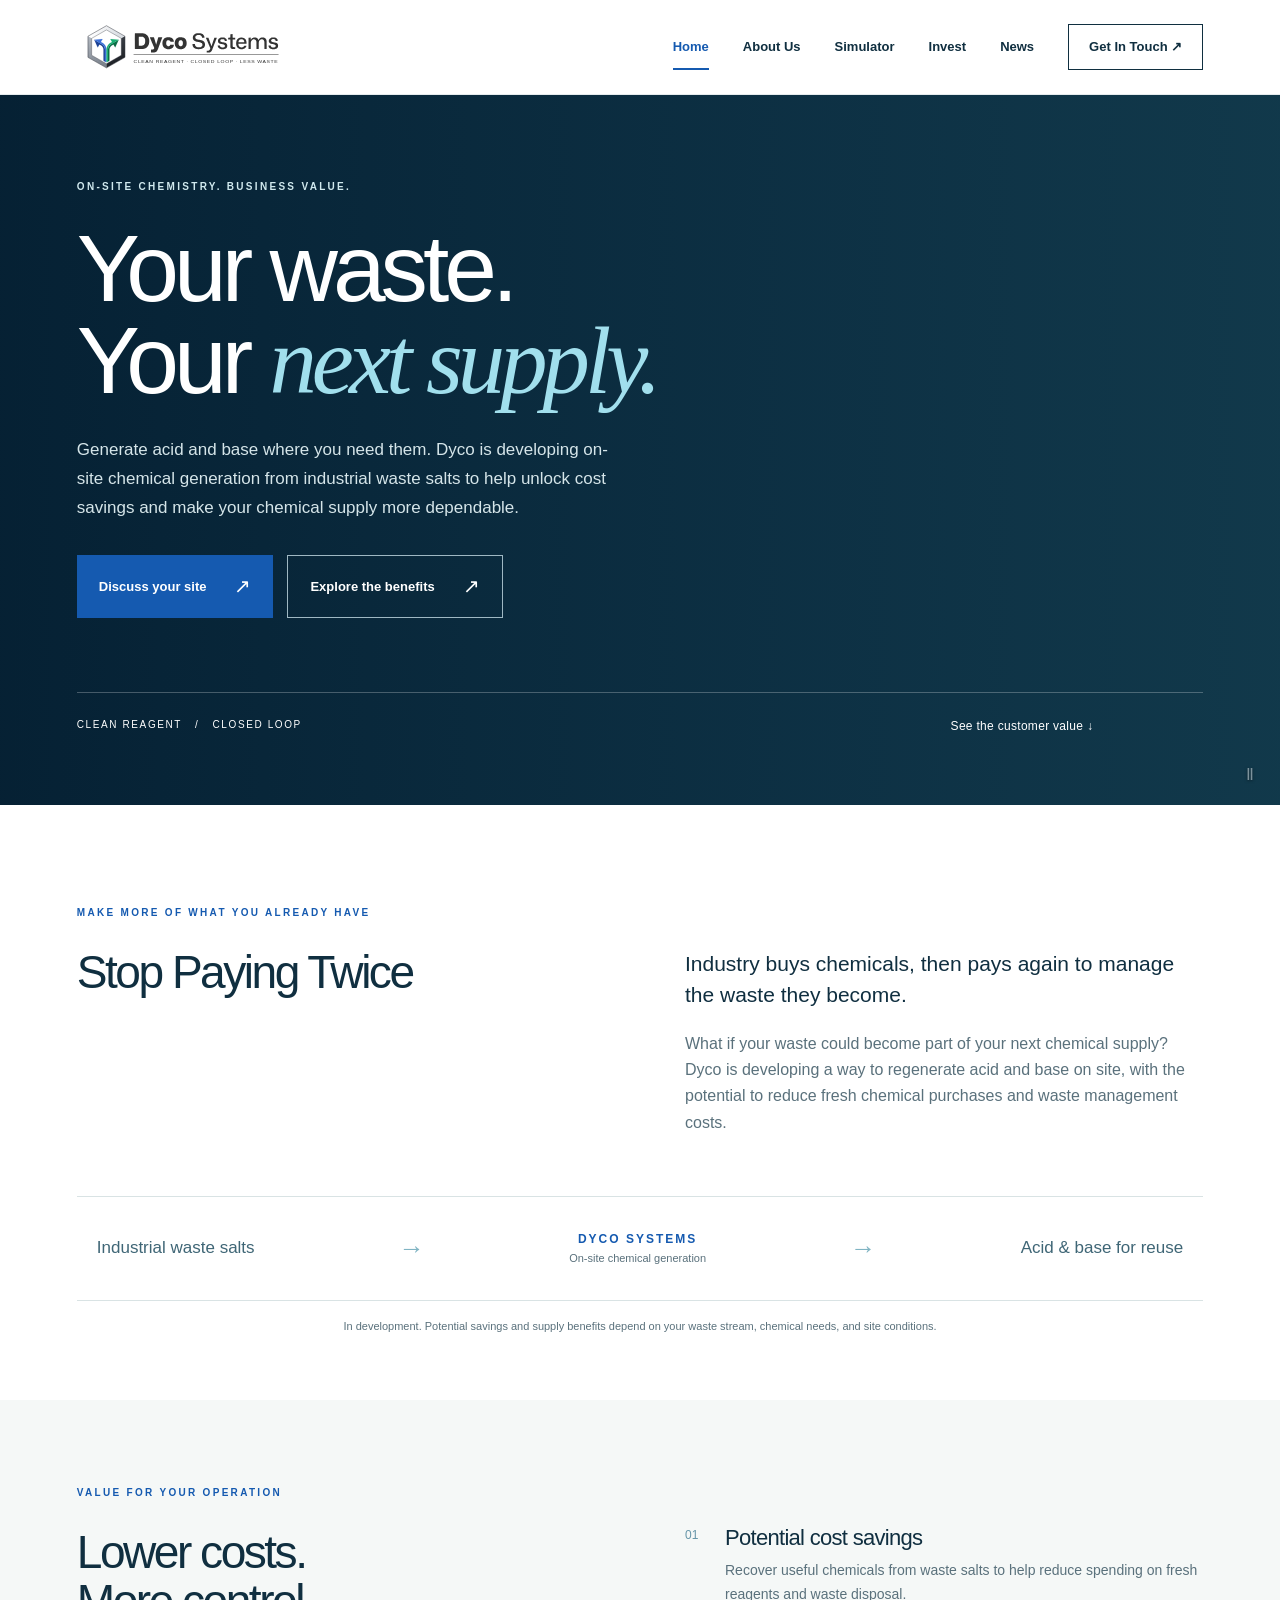
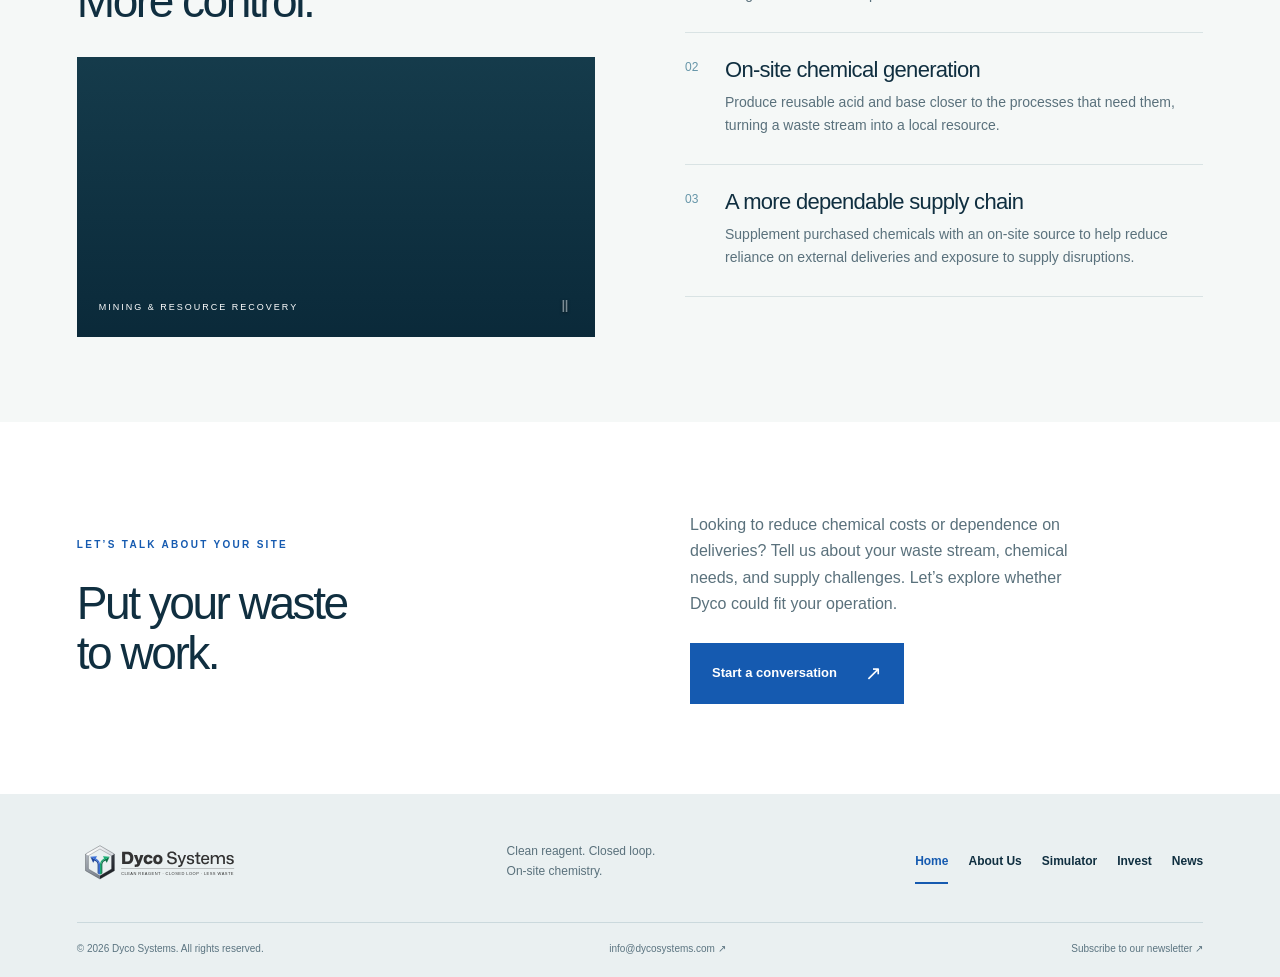
==== commit 26b85d8b: "Remove Business value from all page footers" ====
--- a/index.html
+++ b/index.html
@@ -1,5 +1,6 @@
 <!doctype html><html lang="en"><head><meta charset="utf-8"><meta name="viewport" content="width=device-width, initial-scale=1"><meta name="description" content="Dyco Systems is developing on-site chemical generation from industrial waste salts to pursue cost savings and more dependable chemical supply."><title>Home | Dyco Systems</title><link rel="icon" href="dyco_icon.svg?v=20261016-1" type="image/svg+xml"><link rel="stylesheet" href="styles.css?v=20261016-review12"><script src="app.js?v=20261016-review12" defer></script></head><body><a class="skip" href="#main">Skip to content</a><header><div class="wrap nav-wrap"><a class="brand" href="index.html" aria-label="Dyco Systems home"><img src="dyco_logo.svg?v=20261016-1" alt="Dyco Systems" width="218" height="70"></a><button class="menu-toggle" aria-controls="navigation" aria-expanded="false">Menu <span>☰</span></button><nav id="navigation" aria-label="Main navigation"><a href="index.html" aria-current="page">Home</a><a href="about.html">About Us</a><a href="simulator.html">Simulator</a><a href="invest.html">Invest</a><a href="news.html">News</a><a class="nav-contact" href="contact.html?topic=general" target="_blank" rel="noopener">Get In Touch ↗</a></nav></div></header><main id="main"><section class="hero"><video class="backdrop" autoplay muted loop playsinline preload="metadata" aria-hidden="true" tabindex="-1"><source src="video-ocean.mp4" type="video/mp4"></video><div class="hero-shade"></div><div class="wrap hero-content"><p class="eyebrow light">ON-SITE CHEMISTRY. BUSINESS VALUE.</p><h1>Your waste.<br>Your <em>next supply.</em></h1><p class="hero-copy">Generate acid and base where you need them. Dyco is developing on-site chemical generation from industrial waste salts to help unlock cost savings and make your chemical supply more dependable.</p><div class="actions"><a class="button " href="contact.html?topic=general" target="_blank" rel="noopener">Discuss your site <span aria-hidden="true">↗</span></a><a class="button secondary" href="#vision">Explore the benefits <span aria-hidden="true">↗</span></a></div><div class="hero-bottom"><span>CLEAN REAGENT &nbsp; / &nbsp; CLOSED LOOP</span><a href="#vision">See the customer value ↓</a></div></div><button class="motion" aria-label="Pause background video">Ⅱ</button></section>
 <section class="intro wrap" id="vision"><p class="eyebrow">MAKE MORE OF WHAT YOU ALREADY HAVE</p><div class="split"><h2>Stop Paying Twice</h2><div><p class="lead">Industry buys chemicals, then pays again to manage the waste they become.</p><p>What if your waste could become part of your next chemical supply? Dyco is developing a way to regenerate acid and base on site, with the potential to reduce fresh chemical purchases and waste management costs.</p></div></div><div class="concept" aria-label="On-site chemical generation from industrial waste salts"><span>Industrial waste salts</span><span aria-hidden="true">→</span><strong>DYCO SYSTEMS<br><small>On-site chemical generation</small></strong><span aria-hidden="true">→</span><span>Acid &amp; base for reuse</span></div><p class="caption">In development. Potential savings and supply benefits depend on your waste stream, chemical needs, and site conditions.</p></section>
 <section class="applications"><div class="wrap split"><div><p class="eyebrow">VALUE FOR YOUR OPERATION</p><h2>Lower costs.<br>More control.</h2><div class="photo-panel home-mining"><video class="backdrop" autoplay muted loop playsinline preload="metadata" aria-hidden="true" tabindex="-1"><source src="video-mine.mp4" type="video/mp4"></video><span>MINING &amp; RESOURCE RECOVERY</span></div></div><div class="sector-list"><div><span>01</span><h3>Potential cost savings</h3><p>Recover useful chemicals from waste salts to help reduce spending on fresh reagents and waste disposal.</p></div><div><span>02</span><h3>On-site chemical generation</h3><p>Produce reusable acid and base closer to the processes that need them, turning a waste stream into a local resource.</p></div><div><span>03</span><h3>A more dependable supply chain</h3><p>Supplement purchased chemicals with an on-site source to help reduce reliance on external deliveries and exposure to supply disruptions.</p></div></div></div></section>
-<section class="contact wrap"><div><p class="eyebrow">LET’S TALK ABOUT YOUR SITE</p><h2>Put your waste<br>to work.</h2></div><div><p>Looking to reduce chemical costs or dependence on deliveries? Tell us about your waste stream, chemical needs, and supply challenges. Let’s explore whether Dyco could fit your operation.</p><a class="button " href="contact.html?topic=general" target="_blank" rel="noopener">Start a conversation <span aria-hidden="true">↗</span></a></div></section></main><footer><div class="wrap"><div class="footer-top"><a class="footer-brand" href="index.html"><img src="dyco_logo.svg?v=20261016-1" alt="Dyco Systems" width="200" height="64"></a><p>Clean reagent. Closed loop.<br>On-site chemistry. Business value.</p><nav aria-label="Footer navigation"><a href="index.html" aria-current="page">Home</a><a href="about.html">About Us</a><a href="simulator.html">Simulator</a><a href="invest.html">Invest</a><a href="news.html">News</a></nav></div><div class="footer-bottom"><span>© 2026 Dyco Systems. All rights reserved.</span><a href="contact.html?topic=general" target="_blank" rel="noopener">info@dycosystems.com ↗</a><a href="contact.html?topic=newsletter" target="_blank" rel="noopener">Subscribe to our newsletter ↗</a></div></div></footer></body></html>
+<section class="contact wrap"><div><p class="eyebrow">LET’S TALK ABOUT YOUR SITE</p><h2>Put your waste<br>to work.</h2></div><div><p>Looking to reduce chemical costs or dependence on deliveries? Tell us about your waste stream, chemical needs, and supply challenges. Let’s explore whether Dyco could fit your operation.</p><a class="button " href="contact.html?topic=general" target="_blank" rel="noopener">Start a conversation <span aria-hidden="true">↗</span></a></div></section></main><footer><div class="wrap"><div class="footer-top"><a class="footer-brand" href="index.html"><img src="dyco_logo.svg?v=20261016-1" alt="Dyco Systems" width="200" height="64"></a><p>Clean reagent. Closed loop.<br>On-site chemistry.</p><nav aria-label="Footer navigation"><a href="index.html" aria-current="page">Home</a><a href="about.html">About Us</a><a href="simulator.html">Simulator</a><a href="invest.html">Invest</a><a href="news.html">News</a></nav></div><div class="footer-bottom"><span>© 2026 Dyco Systems. All rights reserved.</span><a href="contact.html?topic=general" target="_blank" rel="noopener">info@dycosystems.com ↗</a><a href="contact.html?topic=newsletter" target="_blank" rel="noopener">Subscribe to our newsletter ↗</a></div></div></footer></body></html>
 
+
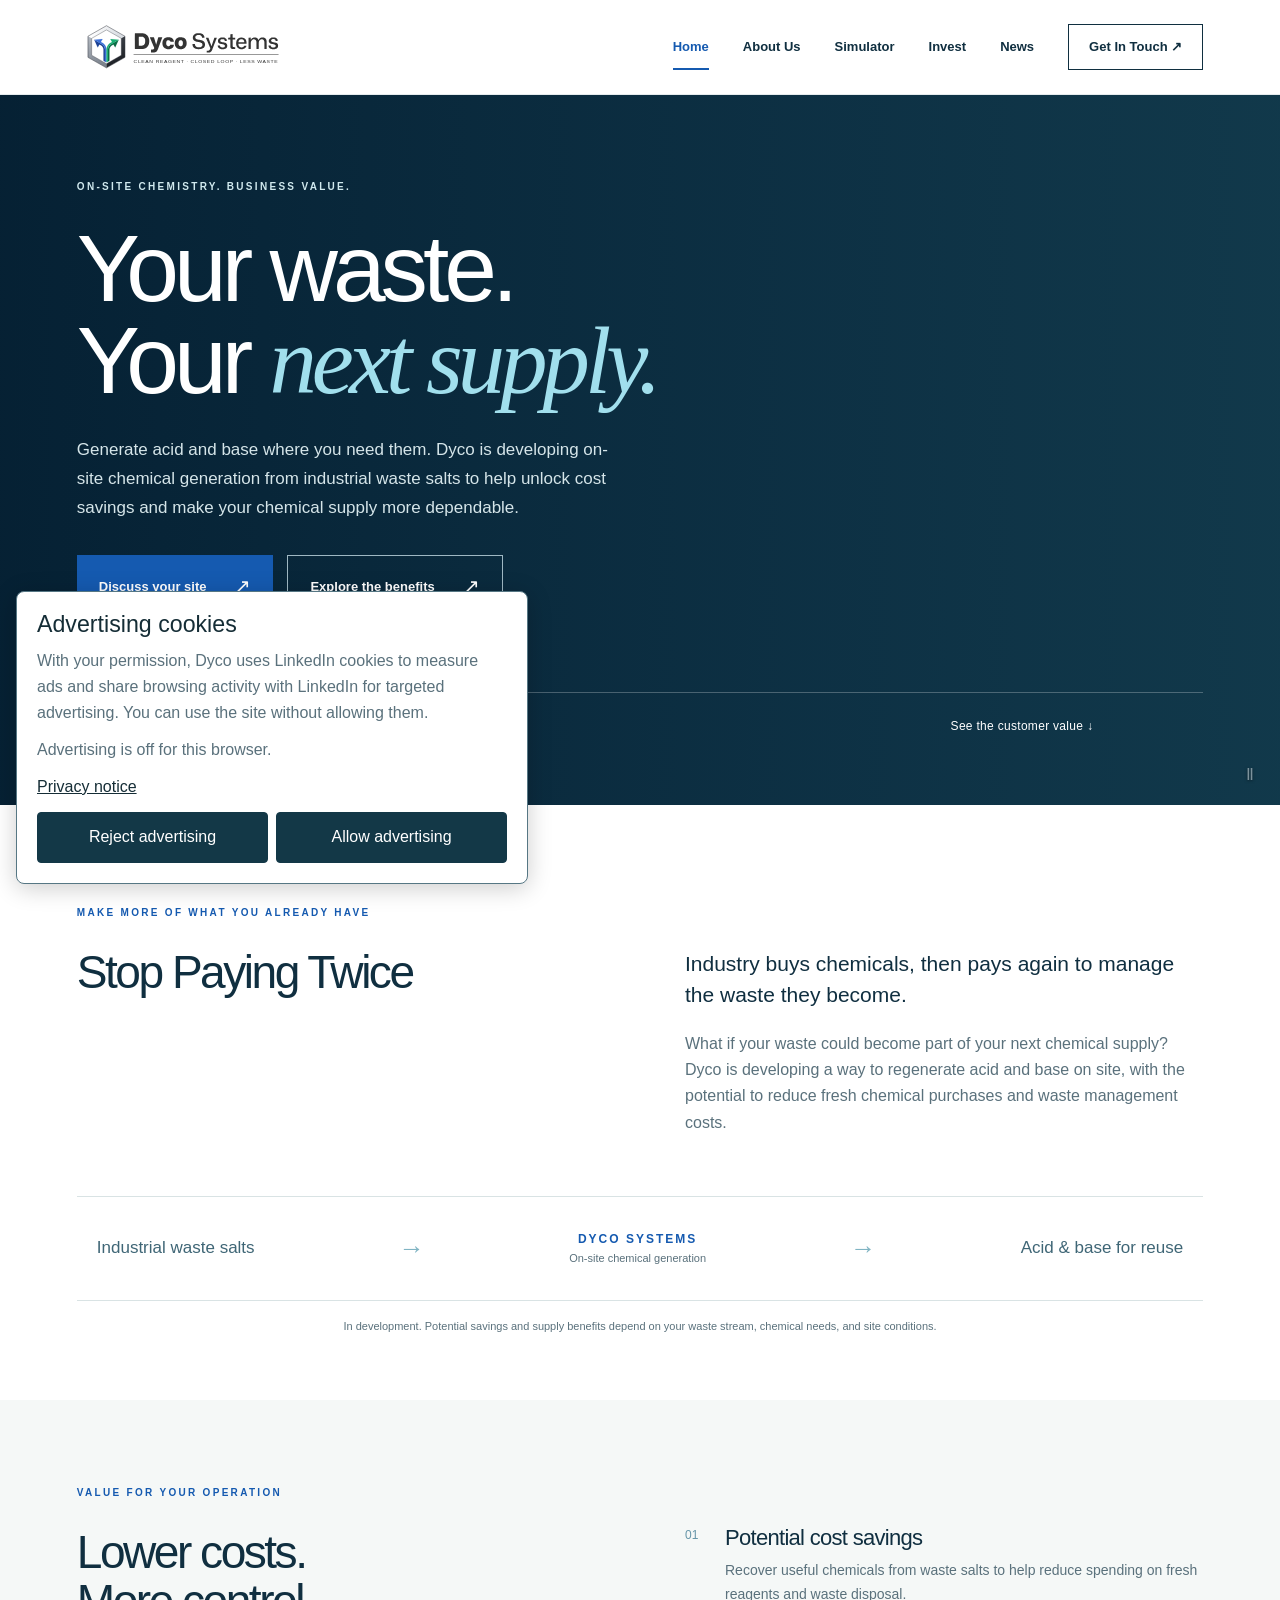
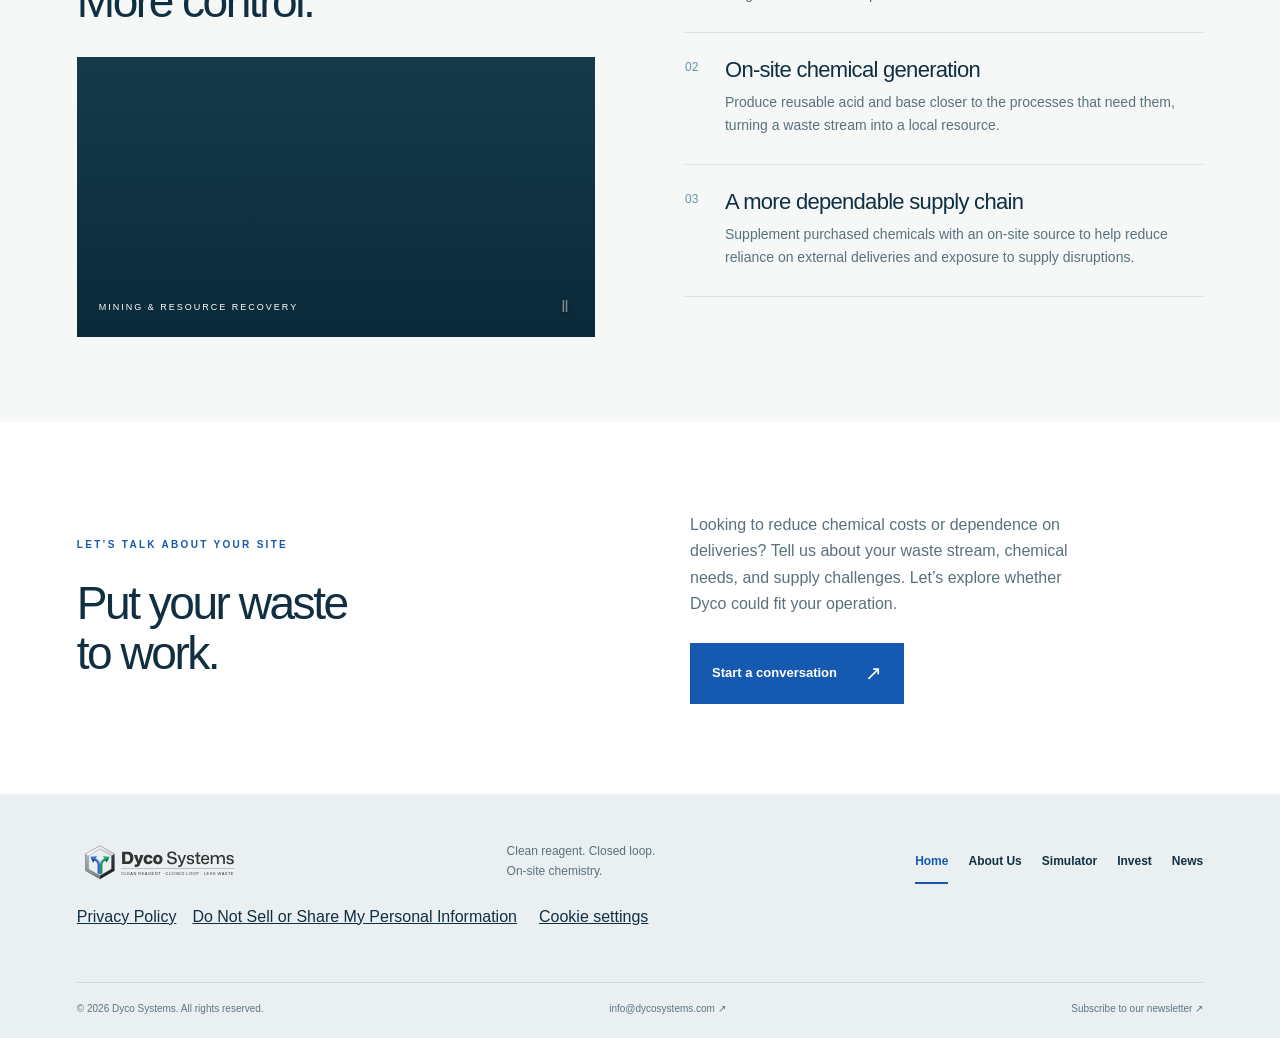
==== commit 3831555b: "Require consent before LinkedIn tracking and add privacy controls" ====
--- a/index.html
+++ b/index.html
@@ -1,6 +1,7 @@
-<!doctype html><html lang="en"><head><meta charset="utf-8"><meta name="viewport" content="width=device-width, initial-scale=1"><meta name="description" content="Dyco Systems is developing on-site chemical generation from industrial waste salts to pursue cost savings and more dependable chemical supply."><title>Home | Dyco Systems</title><link rel="icon" href="dyco_icon.svg?v=20261016-1" type="image/svg+xml"><link rel="stylesheet" href="styles.css?v=20261016-review12"><script src="app.js?v=20261016-review12" defer></script></head><body><a class="skip" href="#main">Skip to content</a><header><div class="wrap nav-wrap"><a class="brand" href="index.html" aria-label="Dyco Systems home"><img src="dyco_logo.svg?v=20261016-1" alt="Dyco Systems" width="218" height="70"></a><button class="menu-toggle" aria-controls="navigation" aria-expanded="false">Menu <span>☰</span></button><nav id="navigation" aria-label="Main navigation"><a href="index.html" aria-current="page">Home</a><a href="about.html">About Us</a><a href="simulator.html">Simulator</a><a href="invest.html">Invest</a><a href="news.html">News</a><a class="nav-contact" href="contact.html?topic=general" target="_blank" rel="noopener">Get In Touch ↗</a></nav></div></header><main id="main"><section class="hero"><video class="backdrop" autoplay muted loop playsinline preload="metadata" aria-hidden="true" tabindex="-1"><source src="video-ocean.mp4" type="video/mp4"></video><div class="hero-shade"></div><div class="wrap hero-content"><p class="eyebrow light">ON-SITE CHEMISTRY. BUSINESS VALUE.</p><h1>Your waste.<br>Your <em>next supply.</em></h1><p class="hero-copy">Generate acid and base where you need them. Dyco is developing on-site chemical generation from industrial waste salts to help unlock cost savings and make your chemical supply more dependable.</p><div class="actions"><a class="button " href="contact.html?topic=general" target="_blank" rel="noopener">Discuss your site <span aria-hidden="true">↗</span></a><a class="button secondary" href="#vision">Explore the benefits <span aria-hidden="true">↗</span></a></div><div class="hero-bottom"><span>CLEAN REAGENT &nbsp; / &nbsp; CLOSED LOOP</span><a href="#vision">See the customer value ↓</a></div></div><button class="motion" aria-label="Pause background video">Ⅱ</button></section>
+<!doctype html><html lang="en"><head><meta charset="utf-8"><meta name="viewport" content="width=device-width, initial-scale=1"><meta name="description" content="Dyco Systems is developing on-site chemical generation from industrial waste salts to pursue cost savings and more dependable chemical supply."><title>Home | Dyco Systems</title><link rel="icon" href="dyco_icon.svg?v=20261016-1" type="image/svg+xml"><link rel="stylesheet" href="styles.css?v=20261016-review12"><script src="app.js?v=20261016-review12" defer></script><link rel="stylesheet" href="privacy-controls.css?v=1"></head><body><a class="skip" href="#main">Skip to content</a><header><div class="wrap nav-wrap"><a class="brand" href="index.html" aria-label="Dyco Systems home"><img src="dyco_logo.svg?v=20261016-1" alt="Dyco Systems" width="218" height="70"></a><button class="menu-toggle" aria-controls="navigation" aria-expanded="false">Menu <span>☰</span></button><nav id="navigation" aria-label="Main navigation"><a href="index.html" aria-current="page">Home</a><a href="about.html">About Us</a><a href="simulator.html">Simulator</a><a href="invest.html">Invest</a><a href="news.html">News</a><a class="nav-contact" href="contact.html?topic=general" target="_blank" rel="noopener">Get In Touch ↗</a></nav></div></header><main id="main"><section class="hero"><video class="backdrop" autoplay muted loop playsinline preload="metadata" aria-hidden="true" tabindex="-1"><source src="video-ocean.mp4" type="video/mp4"></video><div class="hero-shade"></div><div class="wrap hero-content"><p class="eyebrow light">ON-SITE CHEMISTRY. BUSINESS VALUE.</p><h1>Your waste.<br>Your <em>next supply.</em></h1><p class="hero-copy">Generate acid and base where you need them. Dyco is developing on-site chemical generation from industrial waste salts to help unlock cost savings and make your chemical supply more dependable.</p><div class="actions"><a class="button " href="contact.html?topic=general" target="_blank" rel="noopener">Discuss your site <span aria-hidden="true">↗</span></a><a class="button secondary" href="#vision">Explore the benefits <span aria-hidden="true">↗</span></a></div><div class="hero-bottom"><span>CLEAN REAGENT &nbsp; / &nbsp; CLOSED LOOP</span><a href="#vision">See the customer value ↓</a></div></div><button class="motion" aria-label="Pause background video">Ⅱ</button></section>
 <section class="intro wrap" id="vision"><p class="eyebrow">MAKE MORE OF WHAT YOU ALREADY HAVE</p><div class="split"><h2>Stop Paying Twice</h2><div><p class="lead">Industry buys chemicals, then pays again to manage the waste they become.</p><p>What if your waste could become part of your next chemical supply? Dyco is developing a way to regenerate acid and base on site, with the potential to reduce fresh chemical purchases and waste management costs.</p></div></div><div class="concept" aria-label="On-site chemical generation from industrial waste salts"><span>Industrial waste salts</span><span aria-hidden="true">→</span><strong>DYCO SYSTEMS<br><small>On-site chemical generation</small></strong><span aria-hidden="true">→</span><span>Acid &amp; base for reuse</span></div><p class="caption">In development. Potential savings and supply benefits depend on your waste stream, chemical needs, and site conditions.</p></section>
 <section class="applications"><div class="wrap split"><div><p class="eyebrow">VALUE FOR YOUR OPERATION</p><h2>Lower costs.<br>More control.</h2><div class="photo-panel home-mining"><video class="backdrop" autoplay muted loop playsinline preload="metadata" aria-hidden="true" tabindex="-1"><source src="video-mine.mp4" type="video/mp4"></video><span>MINING &amp; RESOURCE RECOVERY</span></div></div><div class="sector-list"><div><span>01</span><h3>Potential cost savings</h3><p>Recover useful chemicals from waste salts to help reduce spending on fresh reagents and waste disposal.</p></div><div><span>02</span><h3>On-site chemical generation</h3><p>Produce reusable acid and base closer to the processes that need them, turning a waste stream into a local resource.</p></div><div><span>03</span><h3>A more dependable supply chain</h3><p>Supplement purchased chemicals with an on-site source to help reduce reliance on external deliveries and exposure to supply disruptions.</p></div></div></div></section>
-<section class="contact wrap"><div><p class="eyebrow">LET’S TALK ABOUT YOUR SITE</p><h2>Put your waste<br>to work.</h2></div><div><p>Looking to reduce chemical costs or dependence on deliveries? Tell us about your waste stream, chemical needs, and supply challenges. Let’s explore whether Dyco could fit your operation.</p><a class="button " href="contact.html?topic=general" target="_blank" rel="noopener">Start a conversation <span aria-hidden="true">↗</span></a></div></section></main><footer><div class="wrap"><div class="footer-top"><a class="footer-brand" href="index.html"><img src="dyco_logo.svg?v=20261016-1" alt="Dyco Systems" width="200" height="64"></a><p>Clean reagent. Closed loop.<br>On-site chemistry.</p><nav aria-label="Footer navigation"><a href="index.html" aria-current="page">Home</a><a href="about.html">About Us</a><a href="simulator.html">Simulator</a><a href="invest.html">Invest</a><a href="news.html">News</a></nav></div><div class="footer-bottom"><span>© 2026 Dyco Systems. All rights reserved.</span><a href="contact.html?topic=general" target="_blank" rel="noopener">info@dycosystems.com ↗</a><a href="contact.html?topic=newsletter" target="_blank" rel="noopener">Subscribe to our newsletter ↗</a></div></div></footer></body></html>
+<section class="contact wrap"><div><p class="eyebrow">LET’S TALK ABOUT YOUR SITE</p><h2>Put your waste<br>to work.</h2></div><div><p>Looking to reduce chemical costs or dependence on deliveries? Tell us about your waste stream, chemical needs, and supply challenges. Let’s explore whether Dyco could fit your operation.</p><a class="button " href="contact.html?topic=general" target="_blank" rel="noopener">Start a conversation <span aria-hidden="true">↗</span></a></div></section></main><footer><div class="wrap"><div class="footer-top"><a class="footer-brand" href="index.html"><img src="dyco_logo.svg?v=20261016-1" alt="Dyco Systems" width="200" height="64"></a><p>Clean reagent. Closed loop.<br>On-site chemistry.</p><nav aria-label="Footer navigation"><a href="index.html" aria-current="page">Home</a><a href="about.html">About Us</a><a href="simulator.html">Simulator</a><a href="invest.html">Invest</a><a href="news.html">News</a></nav></div><div class="privacy-links"><a href="privacy.html">Privacy Policy</a><a href="privacy.html#opt-out">Do Not Sell or Share My Personal Information</a><button hidden type="button" data-settings>Cookie settings</button></div><div class="footer-bottom"><span>© 2026 Dyco Systems. All rights reserved.</span><a href="contact.html?topic=general" target="_blank" rel="noopener">info@dycosystems.com ↗</a><a href="contact.html?topic=newsletter" target="_blank" rel="noopener">Subscribe to our newsletter ↗</a></div></div></footer><section hidden id="ad-choice" aria-label="Advertising cookie choices"><h2>Advertising cookies</h2><p>With your permission, Dyco uses LinkedIn cookies to measure ads and share browsing activity with LinkedIn for targeted advertising. You can use the site without allowing them.</p><p id="ad-status" role="status"></p><a href="privacy.html#collection">Privacy notice</a><div><button type="button" data-reject>Reject advertising</button><button type="button" data-allow>Allow advertising</button></div></section><script defer src="privacy-controls.js?v=1"></script>
+</body></html>
 
 
--- a/privacy-controls.css
+++ b/privacy-controls.css
@@ -0,0 +1 @@
+.privacy-links{display:flex;align-items:center;flex-wrap:wrap;gap:1rem;padding:1rem 0}.privacy-links button{font:inherit;color:inherit;background:transparent;border:0;text-decoration:underline;cursor:pointer}.privacy-links a,.privacy-copy a,.privacy-form-note a,#ad-choice a{text-decoration:underline}.privacy-copy{max-width:850px;padding-block:4rem}.privacy-copy h1{font-size:clamp(2rem,6vw,4rem)}.privacy-copy h2{margin:2rem 0 1rem;font-size:1.6rem}.privacy-copy p,.privacy-form-note{margin:1rem 0}.privacy-form-note{font-size:.9rem}#ad-choice{position:fixed;bottom:1rem;left:1rem;z-index:1000;background:white;color:#152d36;padding:1.25rem;border:1px solid #567784;border-radius:8px;box-shadow:0 4px 24px #0003;width:min(32rem,calc(100% - 2rem));max-height:80vh;overflow:auto}#ad-choice h2{font-size:1.45rem;letter-spacing:normal}#ad-choice p{margin:.65rem 0}#ad-choice div{display:flex;flex-wrap:wrap;gap:.5rem;margin-top:.75rem}#ad-choice button{flex:1;background:#133847;color:white;border:1px solid #133847;border-radius:4px;padding:.7rem;cursor:pointer;font:inherit}#ad-choice button:disabled{opacity:.55}#ad-choice[hidden],.privacy-links [hidden]{display:none}
